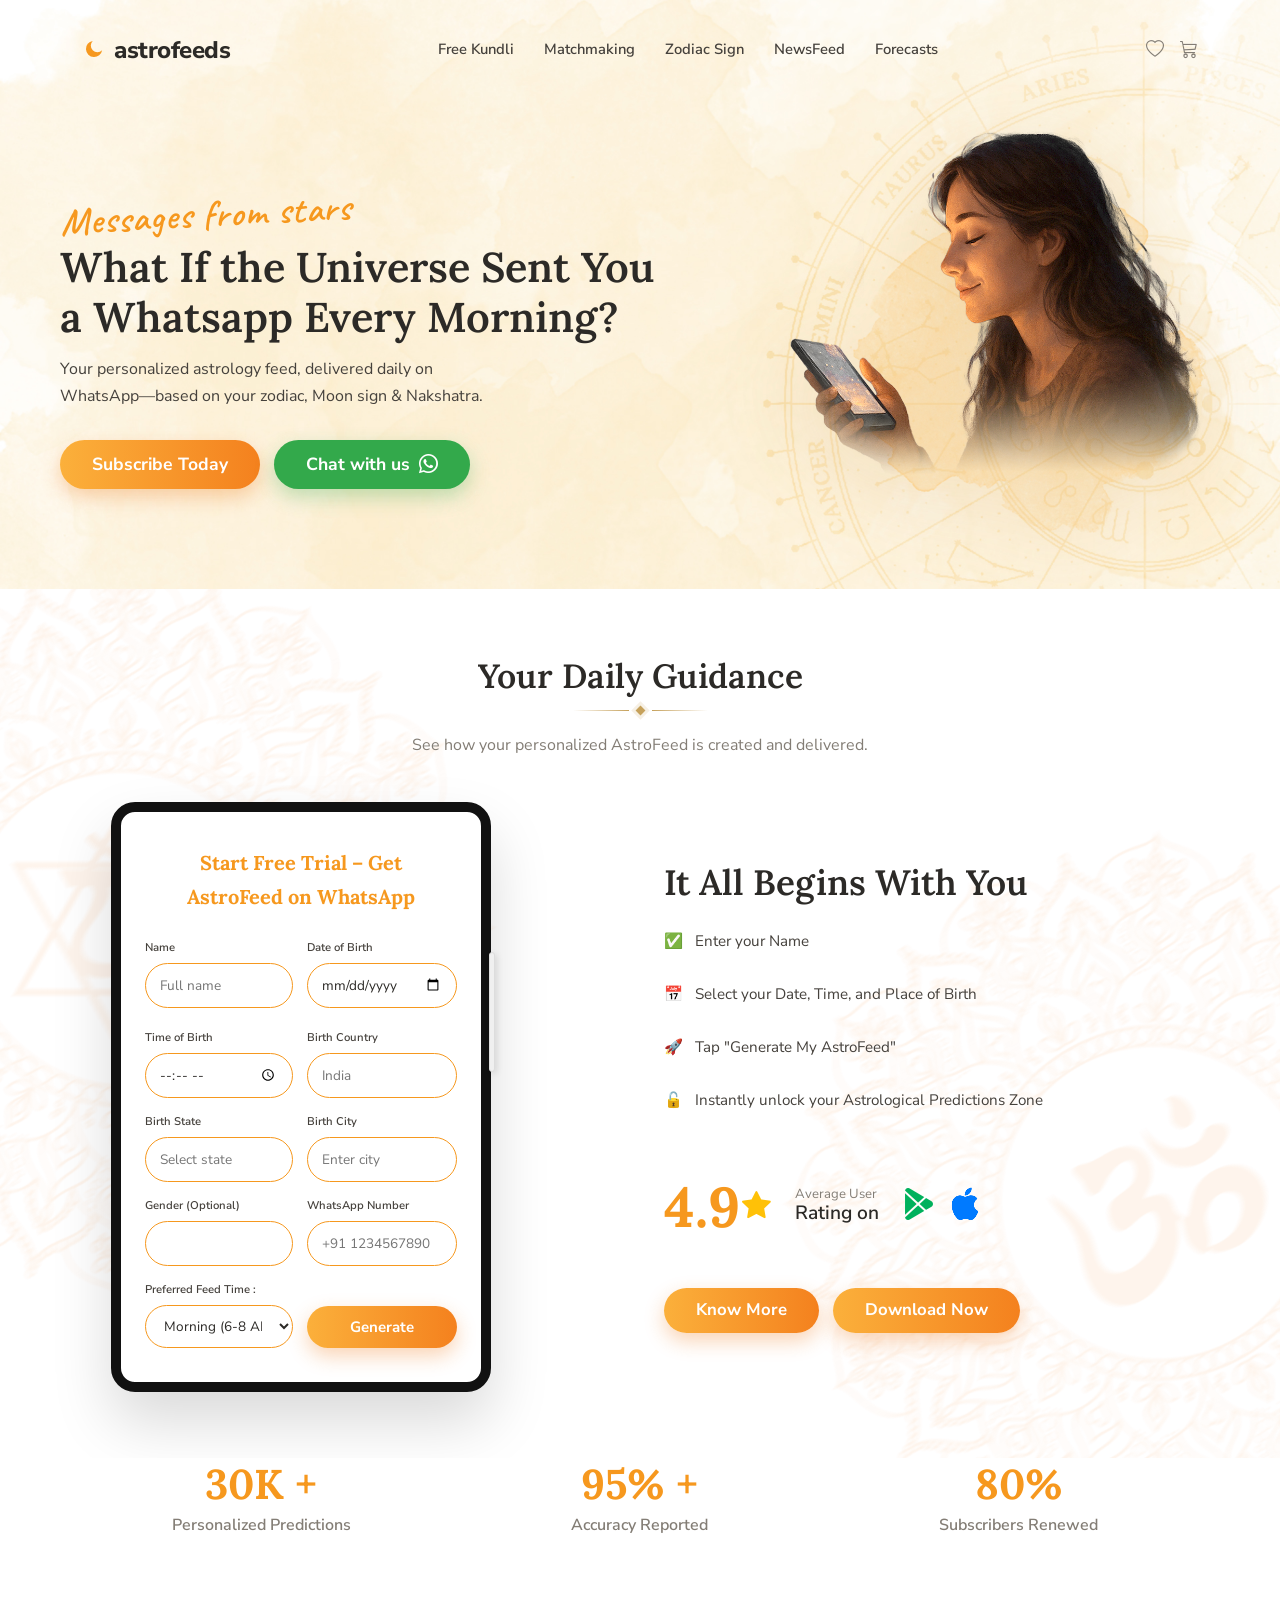
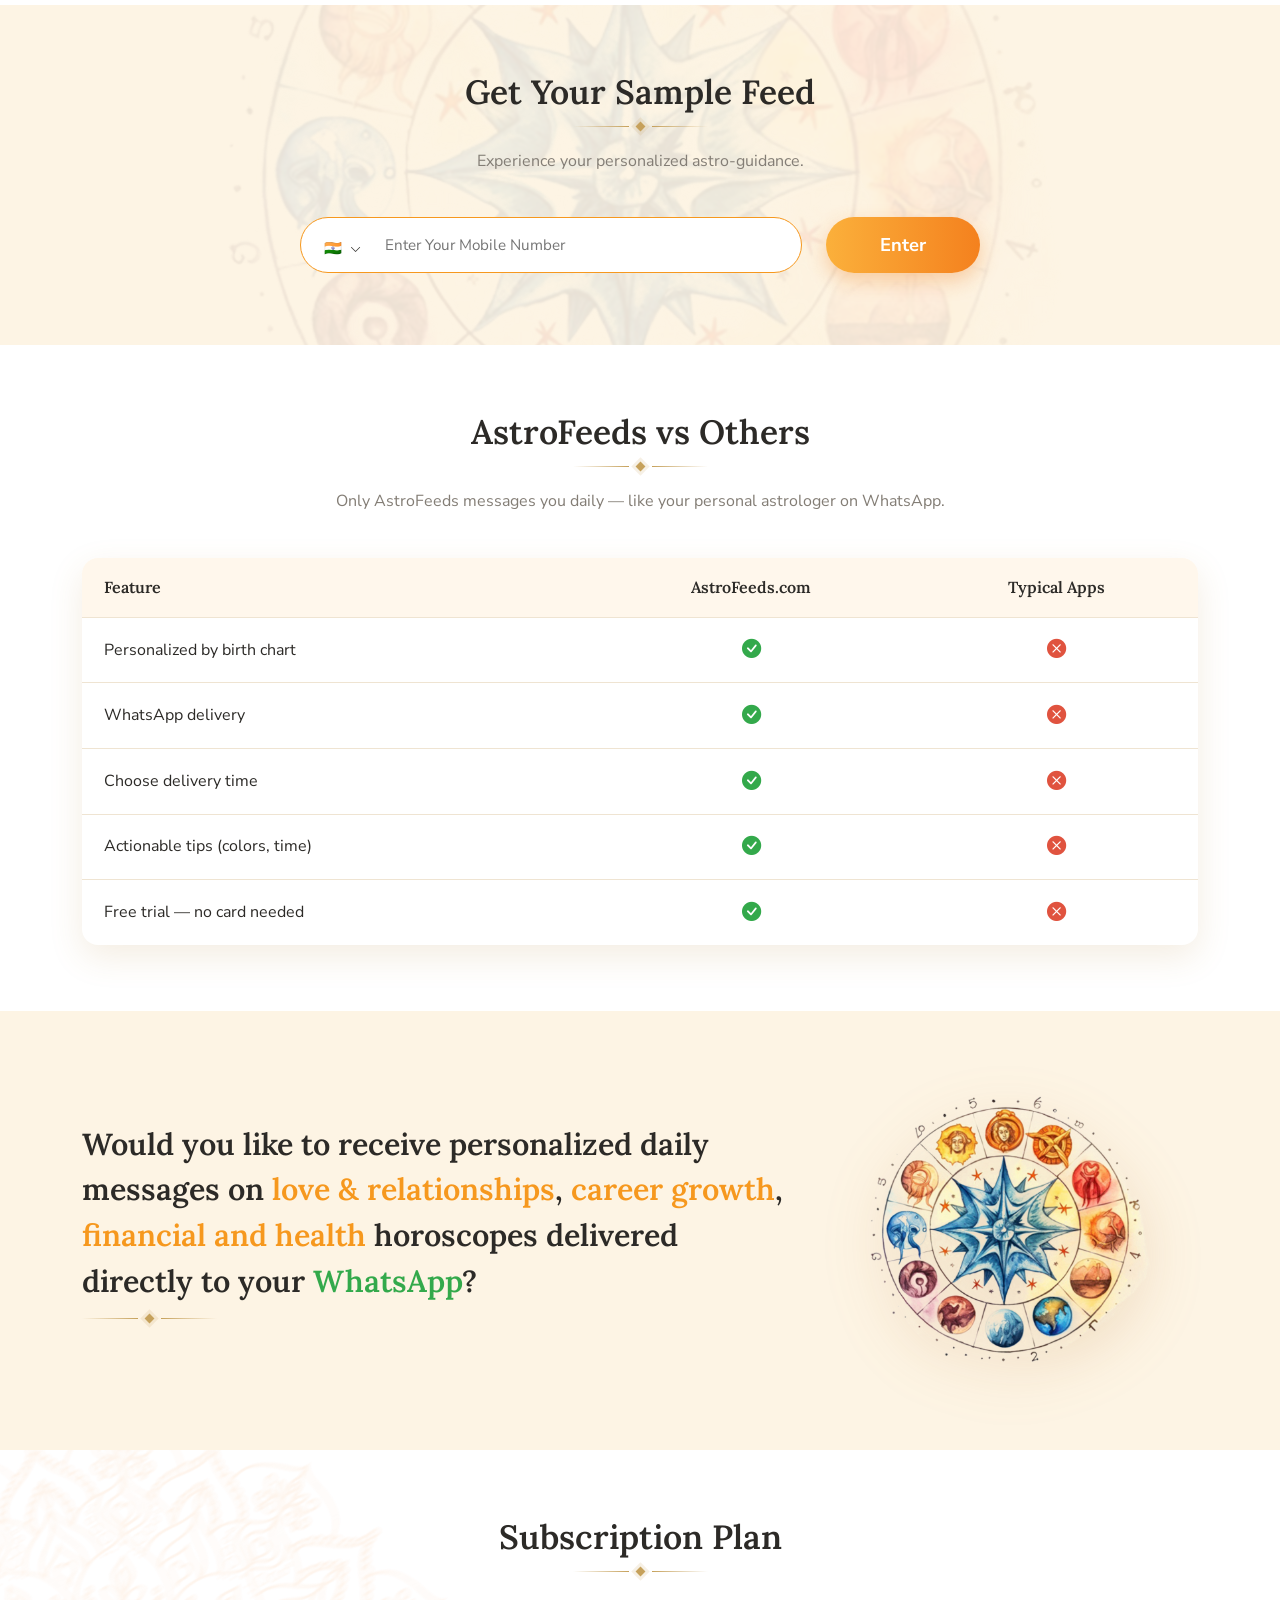
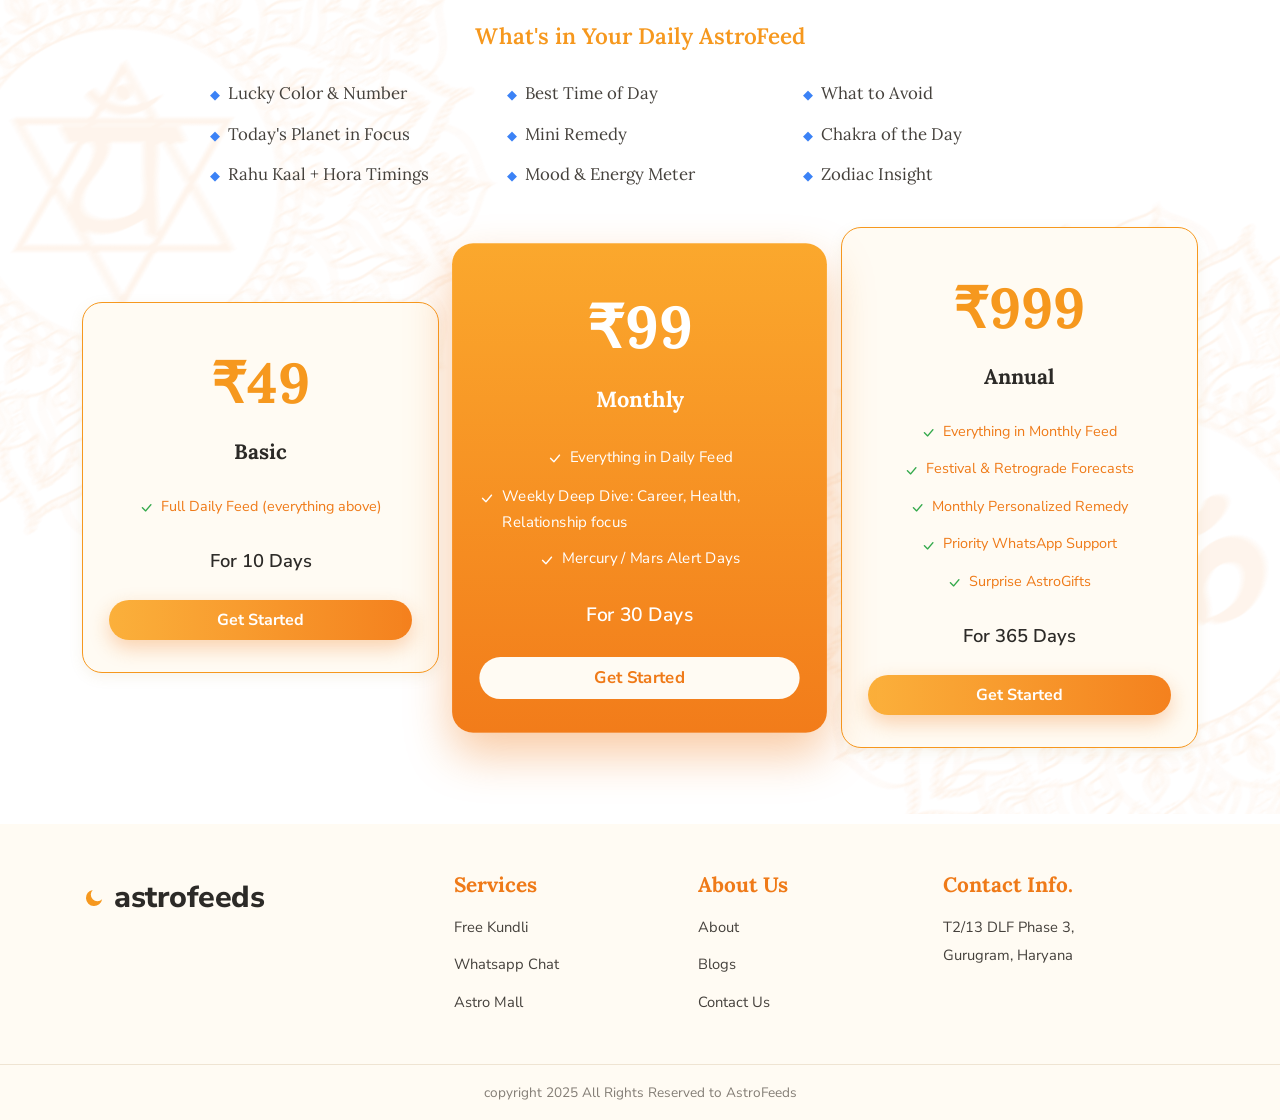
==== index.html @ 50a9cb78 "initialize project structure with core pages, assets, and main application logic" ====
<!DOCTYPE html>
<html lang="en">

<head>
  <meta charset="UTF-8">
  <meta name="viewport" content="width=device-width, initial-scale=1.0">
  <title>AstroFeeds — Your Daily Astrology Feed on WhatsApp</title>
  <meta name="description"
    content="Personalized astrology feed delivered daily on WhatsApp based on your zodiac, Moon sign & Nakshatra.">
  <link rel="preconnect" href="https://fonts.googleapis.com">
  <link rel="preconnect" href="https://fonts.gstatic.com" crossorigin>
  <link
    href="https://fonts.googleapis.com/css2?family=Caveat:wght@500;600&family=Lora:wght@400;500;600;700&family=Nunito+Sans:wght@300;400;600;700;800&display=swap"
    rel="stylesheet">
  <link href="https://cdn.jsdelivr.net/npm/bootstrap@5.3.3/dist/css/bootstrap.min.css" rel="stylesheet">
  <link href="https://cdn.jsdelivr.net/npm/bootstrap-icons@1.11.3/font/bootstrap-icons.min.css" rel="stylesheet">
  <link href="css/style.css" rel="stylesheet">
</head>

<body>

  <!-- ============ TOP BACKGROUND WRAPPER ============ -->
  <div class="top-bg" style="background: url('assets/images/bg-main.jpg') center top / cover no-repeat;">
    <!-- ============ HEADER ============ -->
    <header class="site-header">
      <div class="container nav">
        <a href="index.html" class="brand">
          <svg class="moon" viewBox="0 0 24 24" fill="#F6981E">
            <path d="M21 12.8A8.5 8.5 0 1 1 11.2 3a6.6 6.6 0 0 0 9.8 9.8z" />
          </svg>
          astrofeeds
        </a>
        <button class="nav-toggle" aria-label="Menu"><i class="bi bi-list"></i></button>
        <ul class="nav-links">
          <li><a href="free-kundli.html">Free Kundli</a></li>
          <li><a href="matchmaking.html">Matchmaking</a></li>
          <li><a href="zodiac-signs.html">Zodiac Sign</a></li>
          <li><a href="newsfeed.html">NewsFeed</a></li>
          <li><a href="forecast.html">Forecasts</a></li>
        </ul>
        <div class="nav-icons">
          <i class="bi bi-heart"></i>
          <i class="bi bi-cart3"></i>
        </div>
      </div>
    </header>

    <!-- ============ HERO ============ -->
    <section class="hero">
      <div class="wm" style="top:40%;left:-60px;width:220px"></div>
      <div class="container hero-inner">
        <div class="hero-copy">
          <div class="eyebrow">Messages from stars</div>
          <h1>What If the Universe Sent You <br>a Whatsapp Every Morning?</h1>
          <p class="hero-lead">Your personalized astrology feed, delivered daily on <br>WhatsApp—based on your zodiac, Moon sign &amp; Nakshatra.</p>
          <div class="hero-actions" style="margin-top: 30px;">
            <a href="#guidance" class="btn btn-primary"
              style="font-size: 1.1rem; padding: 14px 32px; border-radius: 50px;">Subscribe Today</a>
            <a href="#" class="btn btn-green" style="font-size: 1.1rem; padding: 14px 32px; border-radius: 50px;">Chat
              with us <i class="bi bi-whatsapp" style="font-size: 1.2rem;"></i></a>
          </div>
        </div>
        <div class="hero-art">
          <img src="assets/images/hero-home.png" alt="Woman reading her astrology feed on WhatsApp" width="580"
            style="margin-left: auto;">
        </div>
      </div>
    </section>
  </div>

  <!-- ============ YOUR DAILY GUIDANCE ============ -->
  <section class="section" id="guidance" style="position:relative;overflow:hidden;">
    <div class="wm" style="top:-5%;left:-250px;width:750px;opacity:0.08;"><img src="assets/images/mandala-1.png" alt=""></div>
    <div class="wm" style="bottom:-15%;right:-250px;width:750px;opacity:0.08;"><img src="assets/images/mandala-2.png" alt=""></div>
    <div class="container">
      <div class="section-head">
        <h2>Your Daily Guidance</h2>
        <div class="divider"><span></span></div>
        <p>See how your personalized AstroFeed is created and delivered.</p>
      </div>

      <div class="row g-5 align-items-center">
        <div class="col-lg-5">
          <form class="device-frame" id="kundliForm" novalidate>
            <div class="form-title">Start Free Trial – Get<br>AstroFeed on WhatsApp</div>
            <div class="form-grid">
              <div class="field"><label>Name</label><input name="name" type="text" placeholder="Full name"><small
                  class="err"></small></div>
              <div class="field"><label>Date of Birth</label><input name="dob" type="date"><small class="err"></small>
              </div>
              <div class="field"><label>Time of Birth</label><input name="tob" type="time"></div>
              <div class="field"><label>Birth Country</label><input name="country" type="text" placeholder="India">
              </div>
              <div class="field"><label>Birth State</label><input name="state" type="text" placeholder="Select state">
              </div>
              <div class="field"><label>Birth City</label><input name="city" type="text" placeholder="Enter city"></div>
              <div class="field"><label>Gender (Optional)</label><input name="gender" type="text"></div>
              <div class="field"><label>WhatsApp Number</label><input name="wa" type="tel" placeholder="+91 1234567890">
              </div>
              <div class="field"><label>Preferred Feed Time :</label>
                <select name="feedTime">
                  <option>Morning (6-8 AM)</option>
                </select>
              </div>
              <div class="field" style="justify-content:flex-end">
                <button class="btn btn-primary btn-block" type="submit"
                  style="border-radius:40px;height:42px;">Generate</button>
              </div>
            </div>
          </form>
          <div class="result" id="kundliResult" hidden></div>
        </div>

        <div class="col-lg-6 offset-lg-1">
          <h2 style="font-size:2.2rem; margin-bottom: 24px;">It All Begins With You</h2>
          <ul class="checklist" style="gap:16px; display:flex; flex-direction:column; margin-bottom:34px;">
            <li><span>✅</span> Enter your Name</li>
            <li><span>📅</span> Select your Date, Time, and Place of Birth</li>
            <li><span>🚀</span> Tap "Generate My AstroFeed"</li>
            <li><span>🔓</span> Instantly unlock your Astrological Predictions Zone</li>
          </ul>
          <div class="rating" style="margin-bottom:34px;">
            <span class="score" style="font-size:3.5rem;">4.9 <i class="bi bi-star-fill"
                style="color:#FFC107; font-size:1.8rem; margin-left:-4px;"></i></span>
            <div style="line-height:1.2; margin-left:12px;">
              <span class="small" style="display:block;">Average User</span>
              <span style="font-weight:600; font-size:1.2rem; color:var(--ink);">Rating on</span>
            </div>
            <div class="stores" style="margin-left:12px; gap:14px; font-size:2rem;">
              <i class="bi bi-google-play g"></i>
              <i class="bi bi-apple a" style="color:#007AFF;"></i>
            </div>
          </div>
          <div class="hero-actions">
            <a href="free-kundli.html" class="btn btn-primary" style="padding:14px 32px; font-size:1.05rem;">Know
              More</a>
            <a href="#" class="btn btn-primary" style="padding:14px 32px; font-size:1.05rem;">Download Now</a>
          </div>
        </div>
      </div>
    </div>
  </section>

  <!-- ============ STATS ============ -->
  <section class="section" style="padding-top:0">
    <div class="container">
      <div class="stats">
        <div class="stat">
          <h3>30K +</h3>
          <p>Personalized Predictions</p>
        </div>
        <div class="stat">
          <h3>95% +</h3>
          <p>Accuracy Reported</p>
        </div>
        <div class="stat">
          <h3>80%</h3>
          <p>Subscribers Renewed</p>
        </div>
      </div>
    </div>
  </section>

  <!-- ============ SAMPLE FEED ============ -->
  <section class="section" style="background:var(--cream-2);position:relative;overflow:hidden;">
    <div class="wm" style="top:50%;left:50%;transform:translate(-50%,-50%);width:900px;opacity:0.08;"><img
        src="assets/images/wa-wheel.png" alt=""></div>
    <div class="container">
      <div class="section-head">
        <h2>Get Your Sample Feed</h2>
        <div class="divider"><span></span></div>
        <p>Experience your personalized astro-guidance.</p>
      </div>
      <form class="d-flex flex-wrap justify-content-center gap-4" data-toast style="max-width:680px;margin:0 auto">
        <div class="field" style="flex:1;min-width:280px;position:relative;">
          <span
            style="position:absolute;left:24px;top:50%;transform:translateY(-50%);font-size:.9rem;z-index:2;display:flex;align-items:center;gap:8px;font-weight:600;">🇮🇳
            <i class="bi bi-chevron-down" style="font-size:.7rem;margin-top:2px;"></i></span>
          <input type="tel" placeholder="Enter Your Mobile Number"
            style="padding-left:84px;height:56px;font-size:.95rem;">
          <small class="err"></small>
        </div>
        <button class="btn btn-primary" type="submit"
          style="padding:0 54px;height:56px;font-size:1.15rem;border-radius:40px;">Enter</button>
      </form>
    </div>
  </section>

  <!-- ============ ASTROFEEDS VS OTHERS ============ -->
  <section class="section">
    <div class="container">
      <div class="section-head">
        <h2>AstroFeeds vs Others</h2>
        <div class="divider"><span></span></div>
        <p>Only AstroFeeds messages you daily — like your personal astrologer on WhatsApp.</p>
      </div>
      <table class="compare">
        <thead>
          <tr>
            <th>Feature</th>
            <th>AstroFeeds.com</th>
            <th>Typical Apps</th>
          </tr>
        </thead>
        <tbody>
          <tr>
            <td>Personalized by birth chart</td>
            <td><i class="bi bi-check-circle-fill yes"></i></td>
            <td><i class="bi bi-x-circle-fill no"></i></td>
          </tr>
          <tr>
            <td>WhatsApp delivery</td>
            <td><i class="bi bi-check-circle-fill yes"></i></td>
            <td><i class="bi bi-x-circle-fill no"></i></td>
          </tr>
          <tr>
            <td>Choose delivery time</td>
            <td><i class="bi bi-check-circle-fill yes"></i></td>
            <td><i class="bi bi-x-circle-fill no"></i></td>
          </tr>
          <tr>
            <td>Actionable tips (colors, time)</td>
            <td><i class="bi bi-check-circle-fill yes"></i></td>
            <td><i class="bi bi-x-circle-fill no"></i></td>
          </tr>
          <tr>
            <td>Free trial — no card needed</td>
            <td><i class="bi bi-check-circle-fill yes"></i></td>
            <td><i class="bi bi-x-circle-fill no"></i></td>
          </tr>
        </tbody>
      </table>
    </div>
  </section>

  <!-- ============ WHATSAPP CTA ============ -->
  <section class="section" style="background:var(--cream-2)">
    <div class="container wa-band">
      <div>
        <h2>Would you like to receive personalized daily messages on
          <span class="highlight">love &amp; relationships</span>,
          <span class="highlight">career growth</span>,
          <span class="highlight">financial and health</span> horoscopes delivered directly to your
          <span class="green">WhatsApp</span>?
        </h2>
        <div class="divider" style="justify-content:flex-start"><span></span></div>
      </div>
      <div class="wa-wheel"><img src="assets/images/wa-wheel.png" alt="Zodiac wheel"></div>
    </div>
  </section>

  <!-- ============ SUBSCRIPTION PLANS ============ -->
  <section class="section" style="position:relative;overflow:hidden;">
    <div class="wm" style="top:-5%;left:-250px;width:750px;opacity:0.08;"><img src="assets/images/mandala-1.png" alt=""></div>
    <div class="wm" style="bottom:-15%;right:-250px;width:750px;opacity:0.08;"><img src="assets/images/mandala-2.png" alt=""></div>
    <div class="container">
      <div class="section-head">
        <h2>Subscription Plan</h2>
        <div class="divider"><span></span></div>
      </div>
      <div class="plan-intro">
        <span class="sub-heading">What's in Your Daily AstroFeed</span>
        <ul class="plan-feats">
          <li>Lucky Color &amp; Number</li>
          <li>Today's Planet in Focus</li>
          <li>Rahu Kaal + Hora Timings</li>
          <li>Best Time of Day</li>
          <li>Mini Remedy</li>
          <li>Mood &amp; Energy Meter</li>
          <li>What to Avoid</li>
          <li>Chakra of the Day</li>
          <li>Zodiac Insight</li>
        </ul>
      </div>
      <div class="plans">
        <div class="plan">
          <div class="price">₹49</div>
          <div class="tier">Basic</div>
          <ul>
            <li><i class="bi bi-check-lg"></i> Full Daily Feed (everything above)</li>
          </ul>
          <div class="dur">For 10 Days</div>
          <a href="#" class="btn btn-primary btn-block">Get Started</a>
        </div>
        <div class="plan featured">
          <div class="price">₹99</div>
          <div class="tier">Monthly</div>
          <ul>
            <li><i class="bi bi-check-lg"></i> Everything in Daily Feed</li>
            <li><i class="bi bi-check-lg"></i> Weekly Deep Dive: Career, Health, Relationship focus</li>
            <li><i class="bi bi-check-lg"></i> Mercury / Mars Alert Days</li>
          </ul>
          <div class="dur">For 30 Days</div>
          <a href="#" class="btn btn-block">Get Started</a>
        </div>
        <div class="plan">
          <div class="price">₹999</div>
          <div class="tier">Annual</div>
          <ul>
            <li><i class="bi bi-check-lg"></i> Everything in Monthly Feed</li>
            <li><i class="bi bi-check-lg"></i> Festival &amp; Retrograde Forecasts</li>
            <li><i class="bi bi-check-lg"></i> Monthly Personalized Remedy</li>
            <li><i class="bi bi-check-lg"></i> Priority WhatsApp Support</li>
            <li><i class="bi bi-check-lg"></i> Surprise AstroGifts</li>
          </ul>
          <div class="dur">For 365 Days</div>
          <a href="#" class="btn btn-primary btn-block">Get Started</a>
        </div>
      </div>
    </div>
  </section>

  <!-- ============ FOOTER ============ -->
  <footer class="site-footer">
    <div class="container">
      <div class="footer-grid">
        <div class="footer-brand">
          <a href="index.html" class="brand">
            <svg class="moon" viewBox="0 0 24 24" fill="#F6981E">
              <path d="M21 12.8A8.5 8.5 0 1 1 11.2 3a6.6 6.6 0 0 0 9.8 9.8z" />
            </svg>
            astrofeeds
          </a>
        </div>
        <div class="footer-col">
          <h5>Services</h5>
          <ul>
            <li><a href="free-kundli.html">Free Kundli</a></li>
            <li><a href="#">Whatsapp Chat</a></li>
            <li><a href="#">Astro Mall</a></li>
          </ul>
        </div>
        <div class="footer-col">
          <h5>About Us</h5>
          <ul>
            <li><a href="#">About</a></li>
            <li><a href="newsfeed.html">Blogs</a></li>
            <li><a href="#">Contact Us</a></li>
          </ul>
        </div>
        <div class="footer-col">
          <h5>Contact Info.</h5>
          <address>T2/13 DLF Phase 3,<br>Gurugram, Haryana</address>
        </div>
      </div>
    </div>
    <div class="footer-bottom">copyright 2025 All Rights Reserved to AstroFeeds</div>
  </footer>

  <script src="https://cdn.jsdelivr.net/npm/bootstrap@5.3.3/dist/js/bootstrap.bundle.min.js"></script>
  <script src="js/main.js"></script>
</body>

</html>
---- css/style.css ----
/* =============================================================
   AstroFeeds — Shared Design System
   Fonts: Lora (display / serif headings) + Nunito Sans (body / UI)
   No italic / no cursive anywhere.
   Top sections use ../assets/images/bg-main.jpg texture.
   ============================================================= */

:root{
  /* palette */
  --cream:        #FFFBF3;
  --cream-2:      #FDF4E4;
  --peach:        #FBE6C4;
  --peach-soft:   #FCEFD8;
  --orange:       #F6981E;
  --orange-d:     #EF7A18;
  --grad:         linear-gradient(90deg,#FBB03B 0%,#F4811E 100%);
  --grad-v:       linear-gradient(180deg,#FBA82D 0%,#F27C1A 100%);
  --green:        #33A94B;
  --green-d:      #2C9241;
  --gold:         #C6A15B;
  --gold-soft:    #D8BE8B;
  --ink:          #2C2A27;
  --ink-2:        #45413c;
  --muted:        #837d75;
  --line:         #efe4d2;
  --card:         #ffffff;

  /* type */
  --f-display: 'Lora', Georgia, 'Times New Roman', serif;
  --f-body:    'Nunito Sans', system-ui, -apple-system, sans-serif;

  --shadow-sm: 0 4px 14px rgba(180,140,60,.10);
  --shadow-md: 0 12px 34px rgba(180,130,50,.14);
  --radius: 16px;
  --maxw: 1160px;
}

*{box-sizing:border-box;}
html{scroll-behavior:smooth; overflow-x:hidden;}
body{
  margin:0;
  font-family:var(--f-body);
  color:var(--ink);
  background:#fff;
  font-size:16px;
  line-height:1.7;
  font-style:normal;
  -webkit-font-smoothing:antialiased;
  overflow-x:hidden;
}
img{max-width:100%;display:block;}
a{color:inherit;text-decoration:none;}
em,i{font-style:normal;} /* enforce: no italic anywhere */

h1,h2,h3,h4,h5{font-family:var(--f-display);color:var(--ink);line-height:1.25;margin:0 0 .4em;font-weight:600;font-style:normal;}
p{margin:0 0 1rem;color:var(--ink-2);}

.container{max-width:var(--maxw);margin:0 auto;padding:0 22px;}
.text-orange{color:var(--orange);}
.text-green{color:var(--green);}

/* eyebrow label (now cursive orange script to match image) */
.eyebrow{font-family:'Caveat', cursive;color:var(--orange);font-size:2.4rem;font-weight:600;font-style:normal;margin-bottom:-5px;letter-spacing:1px;transform:rotate(-3deg);display:inline-block;}
.accent-label{font-family:'Caveat', cursive;color:var(--orange);font-weight:600;font-style:normal;font-size:2rem;letter-spacing:1px;}

/* ---------- Section rhythm ---------- */
.section{padding:66px 0;position:relative;}
.section-head{text-align:center;max-width:720px;margin:0 auto 42px;}
.section-head h2{font-size:2.1rem;margin-bottom:.3rem;}
.section-head p{color:var(--muted);}

/* ornamental divider */
.divider{display:flex;align-items:center;justify-content:center;gap:8px;margin:10px auto 18px;}
.divider::before,.divider::after{content:"";height:1px;width:56px;background:linear-gradient(90deg,transparent,var(--gold));}
.divider::after{background:linear-gradient(90deg,var(--gold),transparent);}
.divider span{width:7px;height:7px;background:var(--gold);transform:rotate(45deg);box-shadow:0 0 0 3px rgba(198,161,91,.16);}

/* ---------- Buttons ---------- */
.btn{
  display:inline-flex;align-items:center;justify-content:center;gap:9px;
  font-family:var(--f-body);font-weight:700;font-size:.94rem;
  padding:13px 26px;border-radius:40px;border:none;cursor:pointer;
  transition:transform .18s ease,box-shadow .18s ease,filter .18s ease;line-height:1;
}
.btn:hover{transform:translateY(-2px);}
.btn-primary{background:var(--grad);color:#fff;box-shadow:0 8px 20px rgba(240,122,24,.32);}
.btn-primary:hover{filter:brightness(1.04);box-shadow:0 12px 26px rgba(240,122,24,.4);}
.btn-green{background:var(--green);color:#fff;box-shadow:0 8px 20px rgba(51,169,75,.3);}
.btn-green:hover{background:var(--green-d);}
.btn-outline{background:#fff;color:var(--orange-d);border:1.5px solid var(--orange);}
.btn-outline:hover{background:#fff6ea;}
.btn-lg{padding:15px 34px;font-size:.98rem;}
.btn-block{width:100%;}

/* ============================================================
   HEADER / NAV
   ============================================================ */
.site-header{position:relative;z-index:100;padding-top: 15px;}
.nav{display:flex;align-items:center;justify-content:space-between;height:70px;}
.brand{display:flex;align-items:center;gap:9px;font-family:var(--f-body);font-weight:800;font-size:1.5rem;color:var(--ink);letter-spacing:-.5px;}
.brand .moon{width:23px;height:23px;display:inline-block;}
.nav-links{display:flex;align-items:center;gap:30px;list-style:none;margin:0;padding:0;}
.nav-links a{font-size:.92rem;font-weight:600;color:var(--ink-2);position:relative;padding:6px 0;transition:color .18s;}
.nav-links a:hover{color:var(--orange);}
.nav-links a.active{color:var(--orange);}
.nav-links a.active::after{content:"";position:absolute;left:0;bottom:-2px;width:100%;height:2px;background:var(--grad);border-radius:2px;}
.nav-icons{display:flex;align-items:center;gap:16px;color:var(--muted);}
.nav-icons i{font-size:1.12rem;cursor:pointer;transition:color .18s;}
.nav-icons i:hover{color:var(--orange);}
.nav-toggle{display:none;background:none;border:none;font-size:1.5rem;color:var(--ink);cursor:pointer;}

/* ============================================================
   FOOTER
   ============================================================ */
.site-footer{background:var(--cream);padding:48px 0 0;margin-top:10px;}
.footer-grid{display:grid;grid-template-columns:1.6fr 1fr 1fr 1.2fr;gap:32px;padding-bottom:38px;align-items:start;}
.footer-brand .brand{font-size:1.9rem;}
.footer-col h5{font-family:var(--f-display);font-weight:700;color:var(--orange-d);font-size:1.3rem;margin-bottom:16px;}
.footer-col ul{list-style:none;margin:0;padding:0;}
.footer-col li{margin-bottom:10px;}
.footer-col a{color:var(--ink-2);font-size:.92rem;}
.footer-col a:hover{color:var(--orange);}
.footer-col address{font-style:normal;color:var(--ink-2);font-size:.92rem;line-height:1.9;}
.footer-bottom{border-top:1px solid var(--line);text-align:center;padding:16px 0;color:var(--muted);font-size:.85rem;}

/* ============================================================
   HERO (home)
   ============================================================ */
.hero{position:relative;overflow:hidden;}
.hero-inner{display:grid;grid-template-columns:1.2fr 0.8fr;align-items:center;gap:24px;padding:30px 0 34px;}
.hero h1{font-size:2.6rem;line-height:1.2;margin-bottom:14px;font-weight:600;}
.hero-lead{color:var(--ink-2);max-width:48ch;margin-bottom:24px;}
.hero-actions{display:flex;gap:14px;flex-wrap:wrap;}
.hero-art{position:relative;}
.hero-art img{margin-left:auto;filter:drop-shadow(0 24px 40px rgba(180,120,40,.20));}

/* faint mandala watermark (as seen faintly in PDF sections) */
.wm{position:absolute;opacity:.05;pointer-events:none;z-index:0;}
.wm img{width:100%;}
.section > .container{position:relative;z-index:1;}

/* ============================================================
   FORM CARD / DEVICE FRAME
   ============================================================ */
.device-frame{background:#fff;border:10px solid #111;border-radius:24px;padding:34px 24px;box-shadow:0 30px 60px rgba(0,0,0,0.15);position:relative;max-width:380px;margin:0 auto;}
.device-frame::after{content:"";position:absolute;right:-14px;top:140px;width:6px;height:120px;background:#f0f0f0;border:1px solid #ddd;border-radius:10px;box-shadow:2px 2px 6px rgba(0,0,0,0.1);}
.form-title{font-family:var(--f-display);font-weight:700;color:var(--orange);text-align:center;margin-bottom:24px;font-size:1.25rem;}
.form-grid{display:grid;grid-template-columns:1fr 1fr;gap:14px;}
.field{display:flex;flex-direction:column;gap:6px;}
.field.full{grid-column:1 / -1;}
.field label{font-size:.7rem;color:var(--ink-2);font-weight:600;}
.field input,.field select{font-family:var(--f-body);font-size:.85rem;color:var(--ink);padding:10px 14px;border:1px solid var(--orange);border-radius:40px;background:#fff;transition:border-color .18s,box-shadow .18s;width:100%;}
.field input:focus,.field select:focus{outline:none;box-shadow:0 0 0 3px rgba(246,152,30,.15);}
.field .err{color:#d9534f;font-size:.74rem;min-height:0;}
.form-note{font-size:.72rem;color:var(--muted);margin:12px 0 0;}

/* checklist */
.checklist{list-style:none;margin:0 0 20px;padding:0;}
.checklist li{display:flex;gap:12px;align-items:flex-start;margin-bottom:11px;color:var(--ink-2);font-size:.95rem;}
.checklist li i{color:var(--green);margin-top:3px;}
.rating{display:flex;align-items:center;gap:12px;margin:6px 0 20px;flex-wrap:wrap;}
.rating .score{font-family:var(--f-display);font-size:2.2rem;font-weight:700;color:var(--orange);display:inline-flex;align-items:center;gap:6px;}
.rating .score i{font-size:1.2rem;}
.rating .small{color:var(--muted);font-size:.82rem;}
.rating .stores{display:flex;gap:10px;align-items:center;font-size:1.5rem;}
.rating .stores i.g{color:#00B15C;}
.rating .stores i.a{color:#111;}

/* ============================================================
   STATS
   ============================================================ */
.stats{display:grid;grid-template-columns:repeat(3,1fr);gap:20px;text-align:center;}
.stat h3{font-size:2.6rem;color:var(--orange);font-weight:700;margin-bottom:2px;}
.stat p{color:var(--muted);font-weight:600;margin:0;}

/* ============================================================
   FEATURE ICON GRID + inner page head (../assets/images/bg-main.jpg)
   ============================================================ */
.pagehead{background:url('../../assets/images/bg-main.jpg') center top / cover no-repeat, #FDF3E1;padding:34px 0 46px;position:relative;overflow:hidden;}
.pagehead-grid{display:grid;grid-template-columns:1.15fr .85fr;gap:26px;align-items:stretch;}
.icon-grid{display:grid;grid-template-columns:repeat(4,1fr);gap:14px;}
.zodiac-grid{display:grid;grid-template-columns:repeat(4,1fr);gap:12px;}
.icon-card{background:#fff;border:1px solid var(--line);border-radius:14px;padding:6px;box-shadow:var(--shadow-sm);transition:transform .18s,box-shadow .18s;overflow:hidden;}
.icon-card:hover{transform:translateY(-4px);box-shadow:var(--shadow-md);}
.icon-card img{width:100%;border-radius:10px;}

/* hero card on inner pages — distinct theme per page (no reused photo) */
.head-feature{border-radius:16px;overflow:hidden;position:relative;color:#fff;min-height:230px;display:flex;flex-direction:column;justify-content:flex-end;padding:26px;box-shadow:var(--shadow-md);}
.head-feature h2{color:#fff;font-size:1.9rem;margin-bottom:8px;font-weight:600;}
.head-feature p{color:rgba(255,255,255,.92);font-size:.86rem;margin:0;}
.head-feature.hf-match{background:linear-gradient(140deg,#7a1f2b 0%,#b7433a 60%,#d9743f 100%);}
.head-feature.hf-zodiac{background:linear-gradient(140deg,#241f4d 0%,#3c357e 55%,#5a4aa0 100%);}
.head-feature.hf-forecast{background:linear-gradient(140deg,#2c1a52 0%,#503192 55%,#7d52b8 100%);}
.head-feature.parchment{background:#fbeecf;color:var(--ink);align-items:center;justify-content:center;text-align:center;}
.head-feature.parchment h2{color:var(--ink);}
.head-feature.parchment p{color:var(--muted);}

/* ============================================================
   COMPARISON TABLE
   ============================================================ */
.compare{width:100%;border-collapse:collapse;background:#fff;border-radius:16px;overflow:hidden;box-shadow:var(--shadow-md);}
.compare th,.compare td{padding:16px 22px;text-align:left;border-bottom:1px solid var(--line);}
.compare thead th{background:#fff7ec;font-family:var(--f-display);font-size:1rem;color:var(--ink);font-weight:600;}
.compare thead th:not(:first-child),.compare td:not(:first-child){text-align:center;}
.compare td .yes{color:var(--green);font-size:1.2rem;}
.compare td .no{color:#e0533f;font-size:1.2rem;}
.compare tr:last-child td{border-bottom:none;}

/* ============================================================
   WHATSAPP CTA band (text + zodiac wheel only — matches PDF)
   ============================================================ */
.wa-band{display:grid;grid-template-columns:1.3fr .7fr;gap:30px;align-items:center;}
.wa-band h2{font-size:1.9rem;line-height:1.5;font-weight:600;}
.wa-band .highlight{color:var(--orange);}
.wa-band .green{color:var(--green);}
.wa-wheel img{max-width:300px;margin:0 auto;filter:drop-shadow(0 16px 30px rgba(180,120,40,.22));}

/* ============================================================
   SUBSCRIPTION PLANS
   ============================================================ */
.plan-intro{text-align:center; position:relative; z-index:1;}
.plan-intro .sub-heading{font-family:var(--f-display);font-size:1.4rem;font-weight:600;color:var(--orange);display:block;margin-bottom:24px;}
.plan-feats{display:grid;grid-template-columns:repeat(3,1fr);grid-template-rows:repeat(3,auto);grid-auto-flow:column;gap:12px 30px;max-width:860px;margin:0 auto 38px;padding:0;text-align:left;}
.plan-feats li{list-style:none;color:var(--ink-2);font-size:1.05rem;position:relative;padding-left:18px;font-family:var(--f-display);}
.plan-feats li::before{content:"\25C6";color:#3b82f6;position:absolute;left:0;font-size:0.8rem;top:5px;}
.plans{display:grid;grid-template-columns:repeat(3,1fr);gap:22px;align-items:center;}
.plan{background:var(--cream);border:1.5px solid var(--orange);border-radius:20px;padding:32px 26px;text-align:center;box-shadow:var(--shadow-sm);transition:transform .2s;}
.plan:hover{transform:translateY(-5px);box-shadow:var(--shadow-md);}
.plan .price{font-family:var(--f-display);font-size:3.5rem;font-weight:700;color:var(--orange);}
.plan .tier{font-family:var(--f-display);font-weight:700;font-size:1.3rem;color:var(--ink);margin:4px 0 24px;}
.plan .dur{color:var(--ink);font-weight:600;font-size:1.15rem;margin:24px 0 24px;}
.plan ul{list-style:none;padding:0;margin:0 0 8px;text-align:left;display:flex;flex-direction:column;gap:10px;align-items:center;}
.plan ul li{font-size:.9rem;color:var(--orange-d);display:flex;gap:8px;text-align:left;width:100%;justify-content:center;}
.plan ul li i{color:var(--green);margin-top:3px;}
.plan.featured{background:var(--grad-v);color:#fff;transform:scale(1.05);border:none;box-shadow:0 20px 44px rgba(240,122,24,.4);}
.plan.featured .price,.plan.featured .tier,.plan.featured .dur{color:#fff;}
.plan.featured ul li{color:#fff;}
.plan.featured ul li i{color:#fff;}
.plan.featured .btn{background:var(--cream);color:var(--orange-d);font-weight:700;}
.plan .btn{border-radius:40px;padding:12px 30px;font-weight:700;font-size:1rem;}

/* ============================================================
   CONTENT (long text pages)
   ============================================================ */
.content h3{font-family:var(--f-body);font-size:1.35rem;margin:34px 0 16px;color:var(--ink);font-weight:800;}
.content h3:first-child{margin-top:0;}
.content p{color:var(--ink);font-size:1.05rem;line-height:1.7;margin-bottom:18px;}
.content .lead-link{color:var(--orange);text-align:center;display:block;margin:14px 0;font-weight:600;}
.content strong{color:var(--ink);font-weight:800;}

/* ============================================================
   HOROSCOPE / ZODIAC controls
   ============================================================ */
.horo-tabs{display:grid;grid-template-columns:1fr 1fr;gap:16px 26px;max-width:820px;margin:0 auto;}
.horo-pill{display:flex;align-items:center;gap:12px;background:#fff;border:1px solid var(--line);border-radius:40px;padding:12px 22px;cursor:pointer;box-shadow:var(--shadow-sm);transition:all .18s;font-weight:600;color:var(--ink-2);}
.horo-pill i{color:var(--orange);font-size:1.15rem;}
.horo-pill:hover,.horo-pill.active{border-color:var(--orange);color:var(--orange-d);background:#fff8ee;}

.zodiac-grid{display:grid;grid-template-columns:repeat(4,1fr);gap:16px;}
.zodiac-card{background:#fff;border:1px solid var(--line);border-radius:16px;padding:8px;box-shadow:var(--shadow-sm);cursor:pointer;transition:transform .18s,box-shadow .18s;}
.zodiac-card:hover{transform:translateY(-5px);box-shadow:var(--shadow-md);}
.zodiac-card img{border-radius:12px;}

.sign-detail{background:#fff;border:1px solid var(--line);border-radius:20px;padding:30px;box-shadow:var(--shadow-md);}
.sign-detail .sd-head{display:flex;align-items:center;gap:18px;margin-bottom:16px;}
.sign-detail .sd-head img{width:74px;height:74px;object-fit:contain;}
.sign-detail .sd-head h3{font-size:1.7rem;margin:0;font-weight:600;}
.sign-detail .sd-dates{color:var(--orange);font-weight:700;font-size:.9rem;}
.sd-meta{display:flex;flex-wrap:wrap;gap:10px;margin:14px 0;}
.sd-meta span{background:#fff7ec;border:1px solid var(--line);border-radius:30px;padding:6px 14px;font-size:.82rem;color:var(--ink-2);}
.sd-meta b{color:var(--orange-d);}

/* Result cards */
.result{margin-top:26px;background:linear-gradient(180deg,#FFF8EC,#fff);border:1px solid var(--line);border-radius:20px;padding:28px;box-shadow:var(--shadow-md);animation:pop .4s ease;}
@keyframes pop{from{opacity:0;transform:translateY(14px);}to{opacity:1;transform:none;}}
.result h3{color:var(--orange-d);font-weight:600;}
.result-grid{display:grid;grid-template-columns:repeat(auto-fit,minmax(150px,1fr));gap:14px;margin-top:14px;}
.result-item{background:#fff;border:1px solid var(--line);border-radius:12px;padding:14px 16px;}
.result-item span{display:block;font-size:.74rem;color:var(--muted);text-transform:uppercase;letter-spacing:.5px;}
.result-item b{font-size:1.05rem;color:var(--ink);}

.score-wrap{text-align:center;margin:10px 0 20px;}
.score-num{font-family:var(--f-display);font-size:3rem;font-weight:700;color:var(--orange);}
.score-num small{font-size:1.3rem;color:var(--muted);}
.meter{height:14px;border-radius:20px;background:#f0e6d4;overflow:hidden;margin:10px auto;max-width:480px;}
.meter i{display:block;height:100%;border-radius:20px;background:var(--grad);width:0;transition:width 1s ease;}

/* Kundli chart (SVG North Indian) */
.kundli-chart{background:#fdf1d8;border:2px solid var(--gold);border-radius:12px;padding:10px;box-shadow:var(--shadow-sm);}
.kundli-chart svg{width:100%;height:auto;}
.kundli-chart text{font-family:var(--f-body);fill:var(--ink);}

/* Sun sign lookup banner */
.sun-banner{position:relative;border-radius:32px;overflow:hidden;background:url('../../assets/images/icons/Forecast/pngg.png') center/cover no-repeat;padding:70px 20px;text-align:center;box-shadow:var(--shadow-md);background-color:#fff;}
.sun-banner h2{font-family:var(--f-display);font-size:2.5rem;font-weight:700;color:var(--ink);margin-bottom:10px;}
.sun-banner .lookup{max-width:540px;margin:20px auto 0;display:flex;gap:14px;flex-wrap:wrap;justify-content:center;align-items:center;}
.sun-banner .lookup input{padding:14px 22px;border-radius:40px;border:1px solid var(--ink-2);background:#fff;font-size:1.05rem;min-width:300px;color:var(--ink);}
.sun-banner .lookup input::placeholder{color:var(--ink-2);}

/* Coming soon (newsfeed placeholder) */
.coming{min-height:62vh;display:grid;place-items:center;text-align:center;background:url('../../assets/images/bg-main.jpg') center top/cover no-repeat,#FDF3E1;padding:60px 0;}
.coming .mandala{width:110px;opacity:.85;margin:0 auto 22px;animation:spin 40s linear infinite;}
@keyframes spin{to{transform:rotate(360deg);}}
.coming h1{font-size:2.6rem;font-weight:600;}
.coming p{max-width:520px;margin:0 auto 22px;color:var(--muted);}

/* ============================================================
   RESPONSIVE
   ============================================================ */
@media (max-width:960px){
  .hero-inner,.pagehead-grid,.wa-band{grid-template-columns:minmax(0, 1fr);}
  .hero h1{font-size:2.2rem;max-width:none;}
  .hero-art img{max-width:420px;margin:22px auto 0;}
  .head-feature{min-height:170px;}
  .footer-grid{grid-template-columns:1fr 1fr;}
}
@media (max-width:820px){
  .nav-links{position:absolute;top:70px;left:0;right:0;flex-direction:column;gap:0;background:var(--cream);border-bottom:1px solid var(--line);max-height:0;overflow:hidden;transition:max-height .3s ease;}
  .nav-links.open{max-height:420px;}
  .nav-links li{width:100%;border-bottom:1px solid var(--line);}
  .nav-links a{display:block;padding:14px 22px;}
  .nav-links a.active::after{display:none;}
  .nav-toggle{display:block;}
  .nav-icons{margin-left:auto;margin-right:8px;}
}
@media (max-width:680px){
  .section{padding:44px 0;}
  .section-head h2{font-size:1.65rem;}
  .form-grid{grid-template-columns:minmax(0, 1fr);}
  .stats{grid-template-columns:minmax(0, 1fr);gap:24px;}
  .icon-grid{grid-template-columns:repeat(3,1fr);}
  .zodiac-grid{grid-template-columns:repeat(2,1fr);}
  .plan-feats{grid-template-columns:minmax(0, 1fr);}
  .plans{grid-template-columns:minmax(0, 1fr);}
  .plan.featured{transform:none;}
  .horo-tabs{grid-template-columns:minmax(0, 1fr);}
  .footer-grid{grid-template-columns:minmax(0, 1fr);}
  .compare{font-size:.82rem;}
  .compare th,.compare td{padding:12px 10px;}
  .hero h1{font-size:1.95rem;}
  .hero h1 br{display:none;}
  .hero-lead br{display:none;}
}

/* ============================================================
   PILL BUTTONS (Zodiac Signs)
   ============================================================ */
.pill-btn { display: flex; align-items: center; gap: 14px; padding: 18px 26px; border: 1px solid var(--line); border-radius: 40px; background: #fff; color: var(--ink); font-weight: 500; font-size: 1.05rem; box-shadow: var(--shadow-sm); cursor: pointer; transition: transform 0.2s, box-shadow 0.2s; }
.pill-btn:hover { transform: translateY(-3px); box-shadow: var(--shadow-md); }
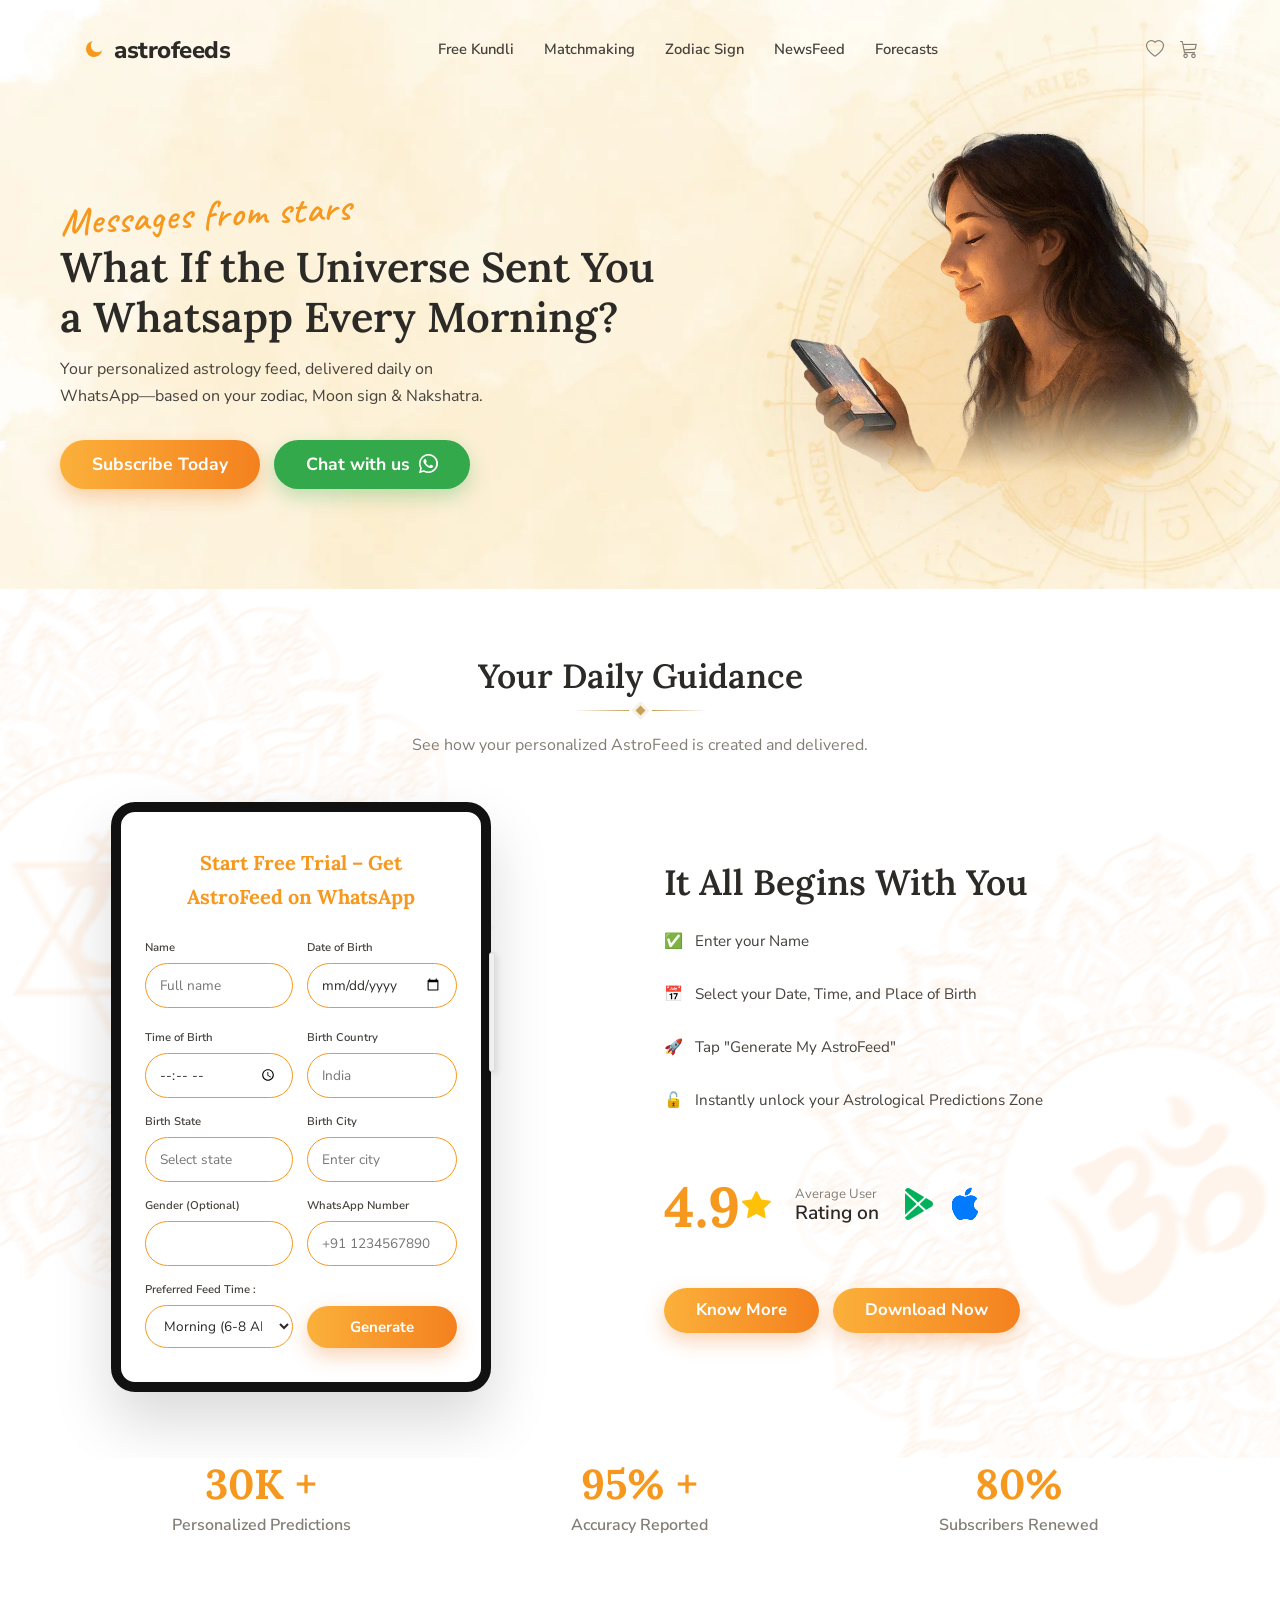
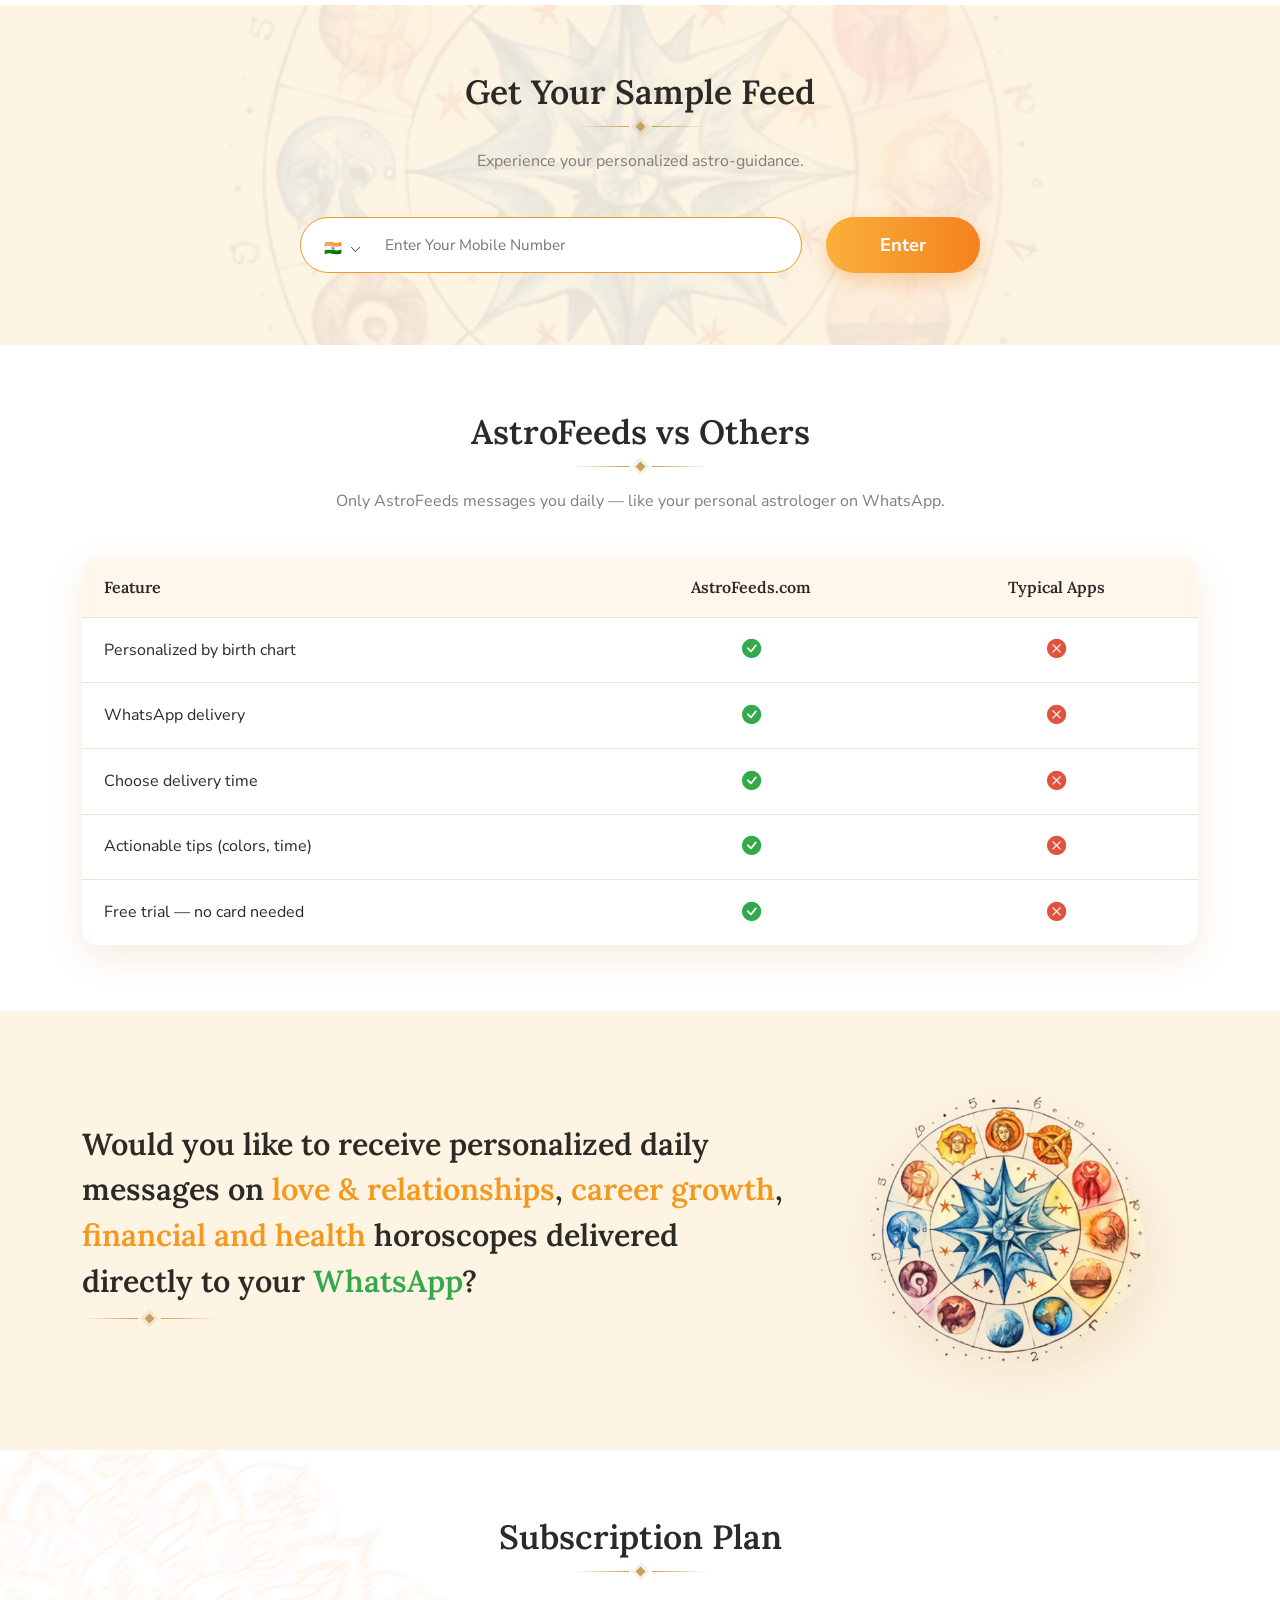
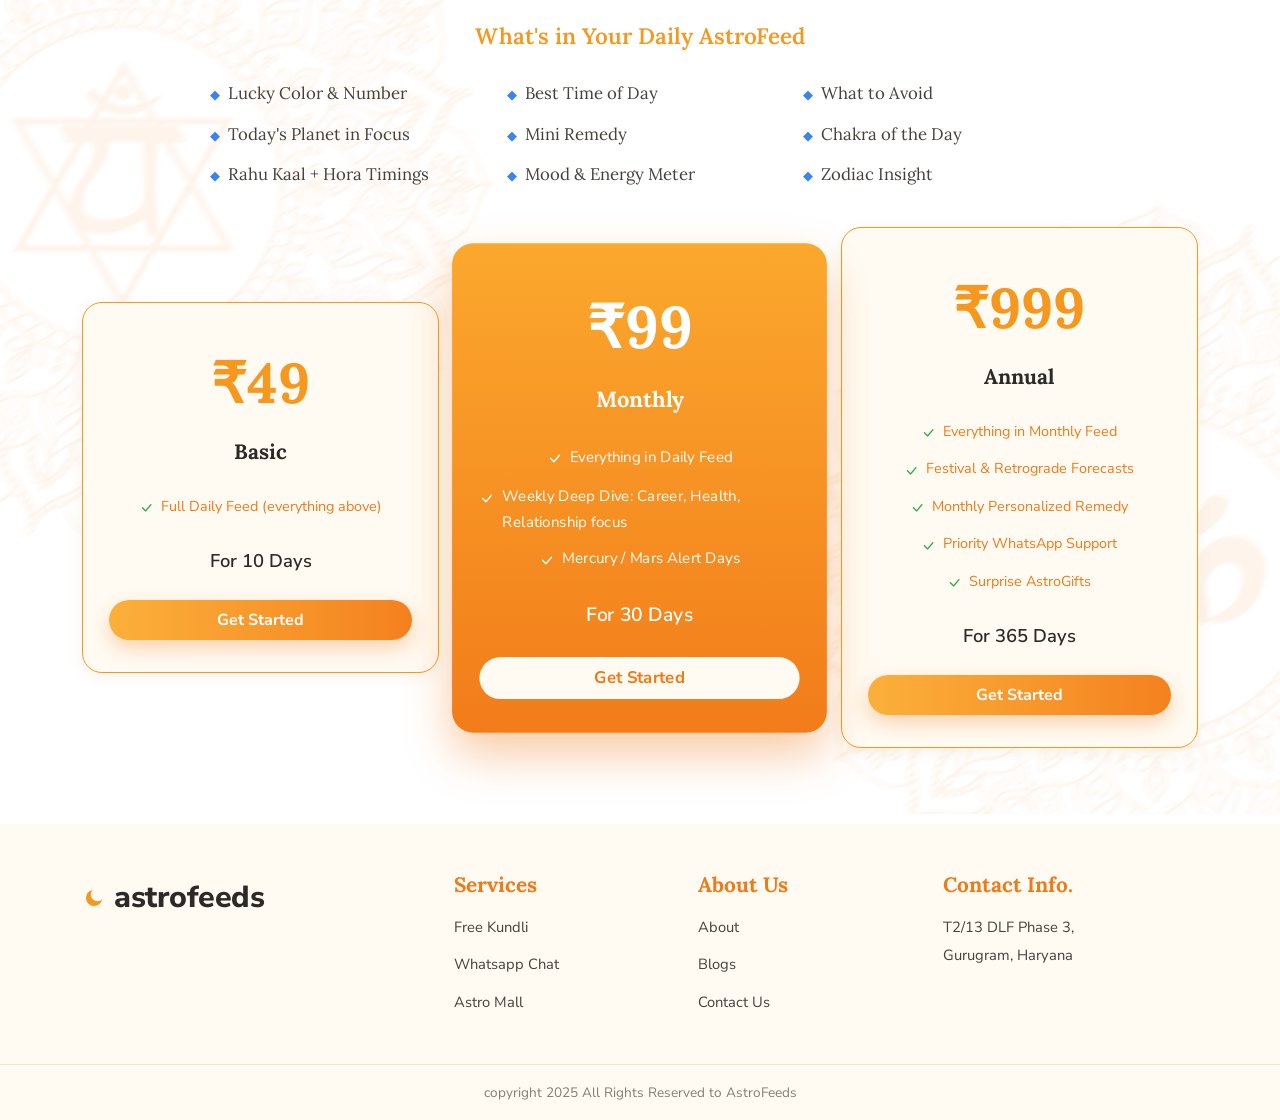
==== commit 454bb6a7: "feat: migrate image assets to WebP, add lazy loading, and implement new site-wide CSS styles" ====
--- a/index.html
+++ b/index.html
@@ -5,6 +5,7 @@
   <meta charset="UTF-8">
   <meta name="viewport" content="width=device-width, initial-scale=1.0">
   <title>AstroFeeds — Your Daily Astrology Feed on WhatsApp</title>
+  <link rel="preload" as="image" href="assets/images/hero-home.webp">
   <meta name="description"
     content="Personalized astrology feed delivered daily on WhatsApp based on your zodiac, Moon sign & Nakshatra.">
   <link rel="preconnect" href="https://fonts.googleapis.com">
@@ -20,7 +21,7 @@
 <body>
 
   <!-- ============ TOP BACKGROUND WRAPPER ============ -->
-  <div class="top-bg" style="background: url('assets/images/bg-main.jpg') center top / cover no-repeat;">
+  <div class="top-bg" style="background: url('assets/images/bg-main.webp') center top / cover no-repeat;">
     <!-- ============ HEADER ============ -->
     <header class="site-header">
       <div class="container nav">
@@ -61,7 +62,7 @@
           </div>
         </div>
         <div class="hero-art">
-          <img src="assets/images/hero-home.png" alt="Woman reading her astrology feed on WhatsApp" width="580"
+          <img src="assets/images/hero-home.webp" alt="Woman reading her astrology feed on WhatsApp" width="580"
             style="margin-left: auto;">
         </div>
       </div>
@@ -70,8 +71,8 @@
 
   <!-- ============ YOUR DAILY GUIDANCE ============ -->
   <section class="section" id="guidance" style="position:relative;overflow:hidden;">
-    <div class="wm" style="top:-5%;left:-250px;width:750px;opacity:0.08;"><img src="assets/images/mandala-1.png" alt=""></div>
-    <div class="wm" style="bottom:-15%;right:-250px;width:750px;opacity:0.08;"><img src="assets/images/mandala-2.png" alt=""></div>
+    <div class="wm" style="top:-5%;left:-250px;width:750px;opacity:0.08;"><img src="assets/images/mandala-1.webp" alt="" loading="lazy"></div>
+    <div class="wm" style="bottom:-15%;right:-250px;width:750px;opacity:0.08;"><img src="assets/images/mandala-2.webp" alt="" loading="lazy"></div>
     <div class="container">
       <div class="section-head">
         <h2>Your Daily Guidance</h2>
@@ -164,7 +165,7 @@
   <!-- ============ SAMPLE FEED ============ -->
   <section class="section" style="background:var(--cream-2);position:relative;overflow:hidden;">
     <div class="wm" style="top:50%;left:50%;transform:translate(-50%,-50%);width:900px;opacity:0.08;"><img
-        src="assets/images/wa-wheel.png" alt=""></div>
+        src="assets/images/wa-wheel.webp" alt=""></div>
     <div class="container">
       <div class="section-head">
         <h2>Get Your Sample Feed</h2>
@@ -245,14 +246,14 @@
         </h2>
         <div class="divider" style="justify-content:flex-start"><span></span></div>
       </div>
-      <div class="wa-wheel"><img src="assets/images/wa-wheel.png" alt="Zodiac wheel"></div>
+      <div class="wa-wheel"><img src="assets/images/wa-wheel.webp" alt="Zodiac wheel"></div>
     </div>
   </section>
 
   <!-- ============ SUBSCRIPTION PLANS ============ -->
   <section class="section" style="position:relative;overflow:hidden;">
-    <div class="wm" style="top:-5%;left:-250px;width:750px;opacity:0.08;"><img src="assets/images/mandala-1.png" alt=""></div>
-    <div class="wm" style="bottom:-15%;right:-250px;width:750px;opacity:0.08;"><img src="assets/images/mandala-2.png" alt=""></div>
+    <div class="wm" style="top:-5%;left:-250px;width:750px;opacity:0.08;"><img src="assets/images/mandala-1.webp" alt="" loading="lazy"></div>
+    <div class="wm" style="bottom:-15%;right:-250px;width:750px;opacity:0.08;"><img src="assets/images/mandala-2.webp" alt="" loading="lazy"></div>
     <div class="container">
       <div class="section-head">
         <h2>Subscription Plan</h2>
@@ -352,3 +353,4 @@
 </body>
 
 </html>
+
--- a/css/style.css
+++ b/css/style.css
@@ -2,7 +2,7 @@
    AstroFeeds — Shared Design System
    Fonts: Lora (display / serif headings) + Nunito Sans (body / UI)
    No italic / no cursive anywhere.
-   Top sections use ../assets/images/bg-main.jpg texture.
+   Top sections use ../assets/images/bg-main.webp texture.
    ============================================================= */
 
 :root{
@@ -174,9 +174,9 @@
 .stat p{color:var(--muted);font-weight:600;margin:0;}
 
 /* ============================================================
-   FEATURE ICON GRID + inner page head (../assets/images/bg-main.jpg)
-   ============================================================ */
-.pagehead{background:url('../../assets/images/bg-main.jpg') center top / cover no-repeat, #FDF3E1;padding:34px 0 46px;position:relative;overflow:hidden;}
+   FEATURE ICON GRID + inner page head (../assets/images/bg-main.webp)
+   ============================================================ */
+.pagehead{background:url('../../assets/images/bg-main.webp') center top / cover no-repeat, #FDF3E1;padding:34px 0 46px;position:relative;overflow:hidden;}
 .pagehead-grid{display:grid;grid-template-columns:1.15fr .85fr;gap:26px;align-items:stretch;}
 .icon-grid{display:grid;grid-template-columns:repeat(4,1fr);gap:14px;}
 .zodiac-grid{display:grid;grid-template-columns:repeat(4,1fr);gap:12px;}
@@ -298,7 +298,7 @@
 .sun-banner .lookup input::placeholder{color:var(--ink-2);}
 
 /* Coming soon (newsfeed placeholder) */
-.coming{min-height:62vh;display:grid;place-items:center;text-align:center;background:url('../../assets/images/bg-main.jpg') center top/cover no-repeat,#FDF3E1;padding:60px 0;}
+.coming{min-height:62vh;display:grid;place-items:center;text-align:center;background:url('../../assets/images/bg-main.webp') center top/cover no-repeat,#FDF3E1;padding:60px 0;}
 .coming .mandala{width:110px;opacity:.85;margin:0 auto 22px;animation:spin 40s linear infinite;}
 @keyframes spin{to{transform:rotate(360deg);}}
 .coming h1{font-size:2.6rem;font-weight:600;}
@@ -348,3 +348,4 @@
 .pill-btn { display: flex; align-items: center; gap: 14px; padding: 18px 26px; border: 1px solid var(--line); border-radius: 40px; background: #fff; color: var(--ink); font-weight: 500; font-size: 1.05rem; box-shadow: var(--shadow-sm); cursor: pointer; transition: transform 0.2s, box-shadow 0.2s; }
 .pill-btn:hover { transform: translateY(-3px); box-shadow: var(--shadow-md); }
 
+
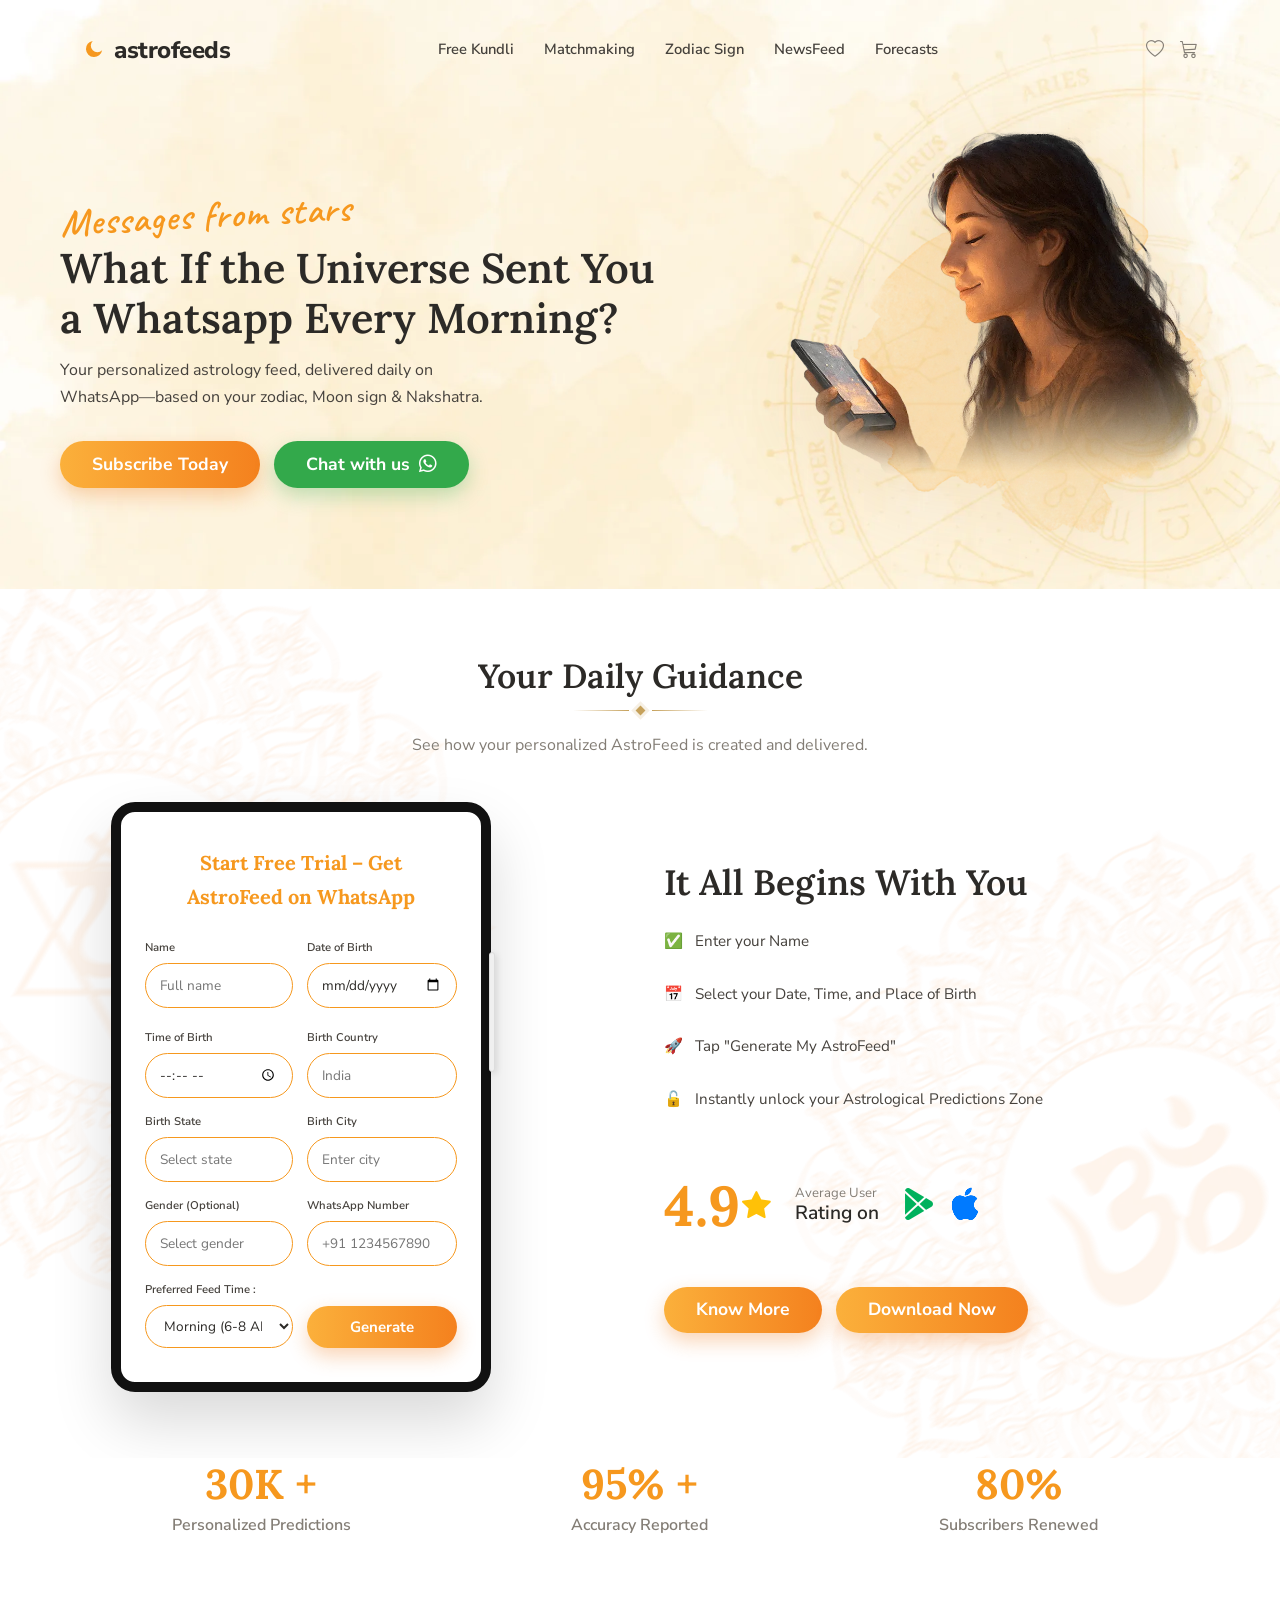
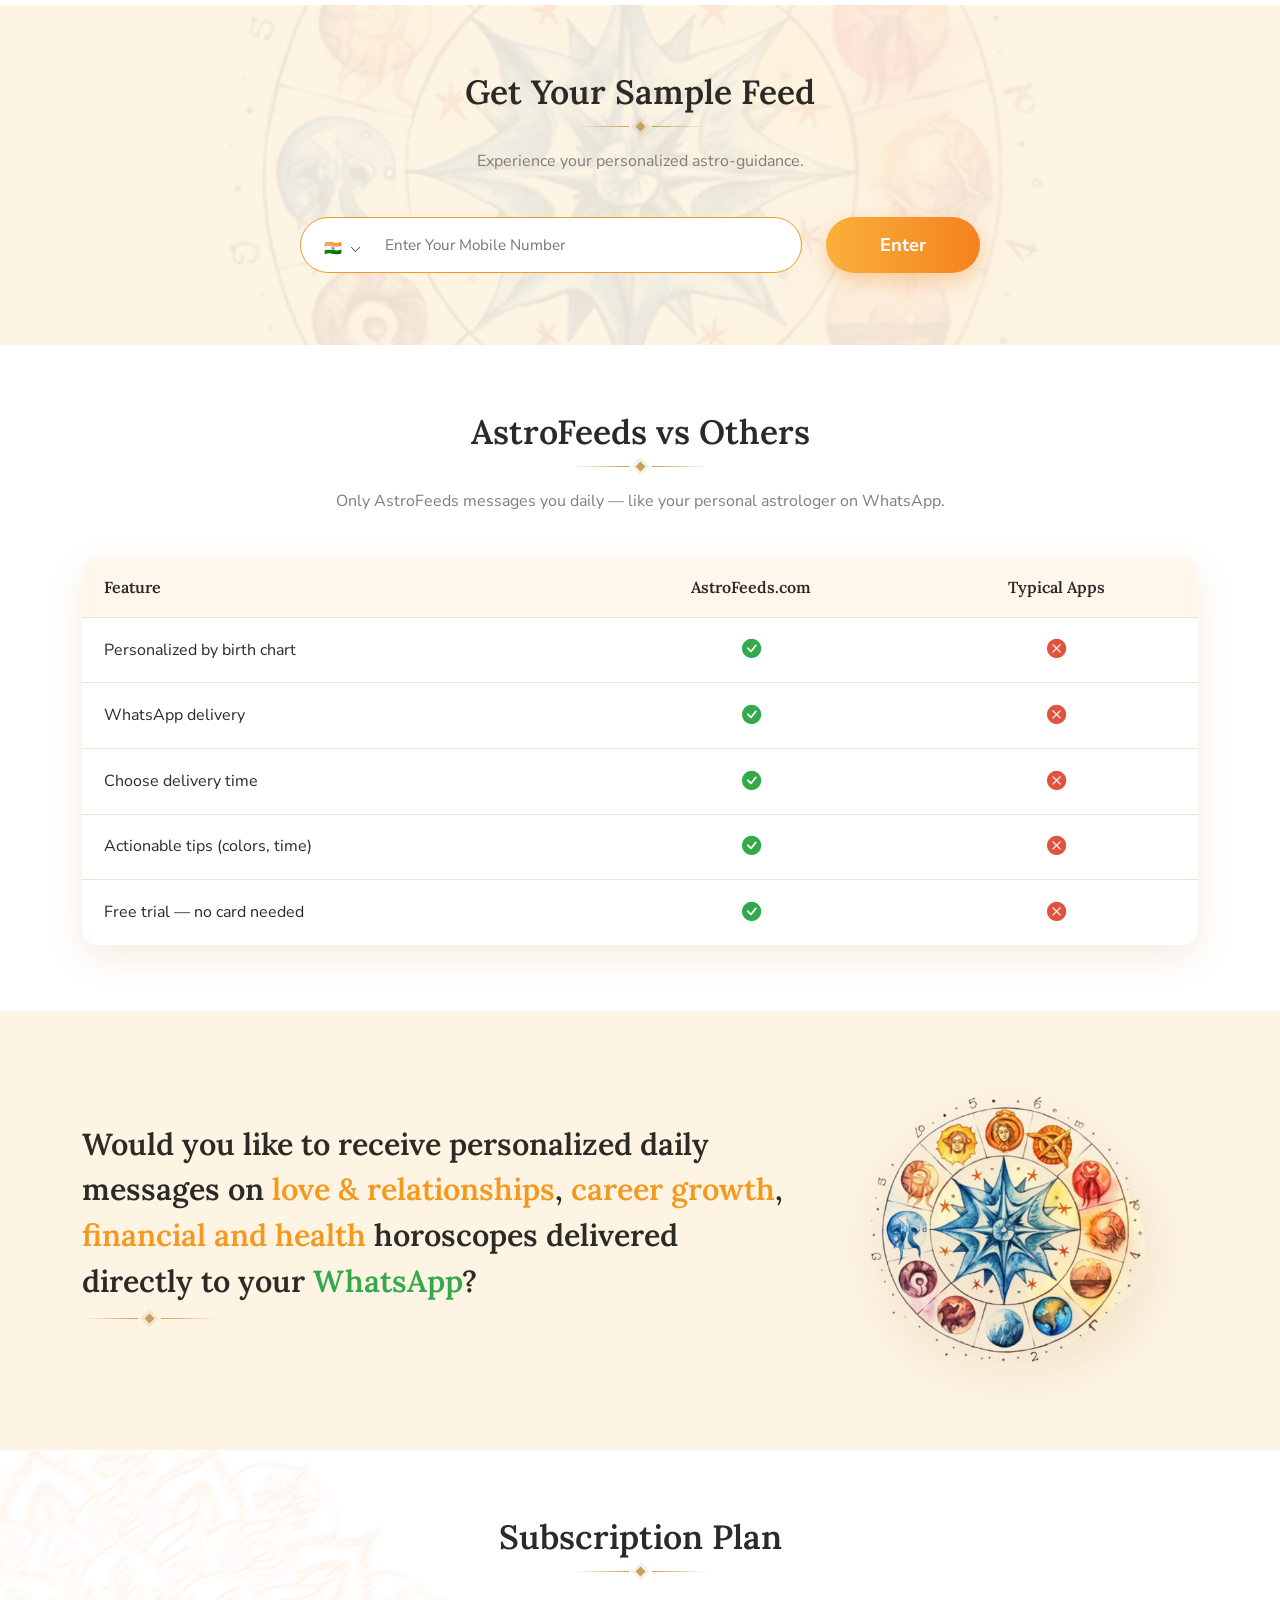
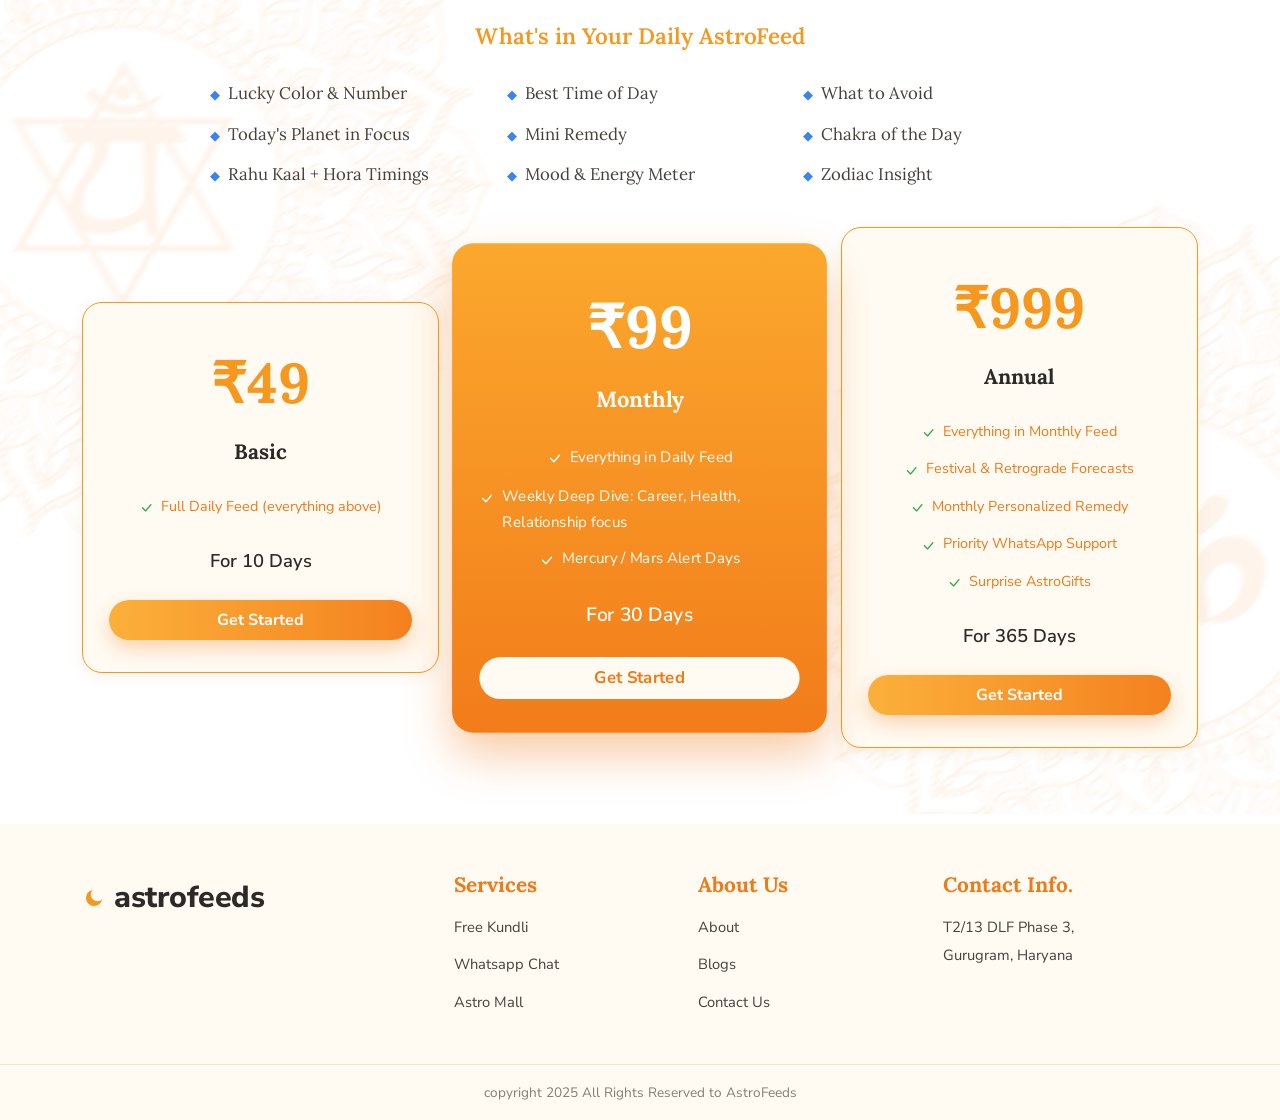
==== commit f4001fe3: "feat: establish shared design system with new CSS file and refactor UI components for consistent sty" ====
--- a/index.html
+++ b/index.html
@@ -55,10 +55,8 @@
           <h1>What If the Universe Sent You <br>a Whatsapp Every Morning?</h1>
           <p class="hero-lead">Your personalized astrology feed, delivered daily on <br>WhatsApp—based on your zodiac, Moon sign &amp; Nakshatra.</p>
           <div class="hero-actions" style="margin-top: 30px;">
-            <a href="#guidance" class="btn btn-primary"
-              style="font-size: 1.1rem; padding: 14px 32px; border-radius: 50px;">Subscribe Today</a>
-            <a href="#" class="btn btn-green" style="font-size: 1.1rem; padding: 14px 32px; border-radius: 50px;">Chat
-              with us <i class="bi bi-whatsapp" style="font-size: 1.2rem;"></i></a>
+            <a href="#guidance" class="btn btn-primary hero-btn">Subscribe Today</a>
+            <a href="#" class="btn btn-green hero-btn">Chat with us <i class="bi bi-whatsapp"></i></a>
           </div>
         </div>
         <div class="hero-art">
@@ -87,15 +85,15 @@
             <div class="form-grid">
               <div class="field"><label>Name</label><input name="name" type="text" placeholder="Full name"><small
                   class="err"></small></div>
-              <div class="field"><label>Date of Birth</label><input name="dob" type="date"><small class="err"></small>
-              </div>
-              <div class="field"><label>Time of Birth</label><input name="tob" type="time"></div>
+              <div class="field"><label>Date of Birth</label><input name="dob" type="date" placeholder="DD/MM/YYYY"><small class="err"></small>
+              </div>
+              <div class="field"><label>Time of Birth</label><input name="tob" type="time" placeholder="HH:MM AM/PM"></div>
               <div class="field"><label>Birth Country</label><input name="country" type="text" placeholder="India">
               </div>
               <div class="field"><label>Birth State</label><input name="state" type="text" placeholder="Select state">
               </div>
               <div class="field"><label>Birth City</label><input name="city" type="text" placeholder="Enter city"></div>
-              <div class="field"><label>Gender (Optional)</label><input name="gender" type="text"></div>
+              <div class="field"><label>Gender (Optional)</label><input name="gender" type="text" placeholder="Select gender"></div>
               <div class="field"><label>WhatsApp Number</label><input name="wa" type="tel" placeholder="+91 1234567890">
               </div>
               <div class="field"><label>Preferred Feed Time :</label>
@@ -120,22 +118,21 @@
             <li><span>🚀</span> Tap "Generate My AstroFeed"</li>
             <li><span>🔓</span> Instantly unlock your Astrological Predictions Zone</li>
           </ul>
-          <div class="rating" style="margin-bottom:34px;">
+          <div class="rating" style="margin-bottom:34px; align-items:center; flex-wrap: nowrap;">
             <span class="score" style="font-size:3.5rem;">4.9 <i class="bi bi-star-fill"
                 style="color:#FFC107; font-size:1.8rem; margin-left:-4px;"></i></span>
             <div style="line-height:1.2; margin-left:12px;">
               <span class="small" style="display:block;">Average User</span>
               <span style="font-weight:600; font-size:1.2rem; color:var(--ink);">Rating on</span>
             </div>
-            <div class="stores" style="margin-left:12px; gap:14px; font-size:2rem;">
+            <div class="stores" style="display:flex; gap:14px; font-size:2rem; margin-left: 12px;">
               <i class="bi bi-google-play g"></i>
               <i class="bi bi-apple a" style="color:#007AFF;"></i>
             </div>
           </div>
           <div class="hero-actions">
-            <a href="free-kundli.html" class="btn btn-primary" style="padding:14px 32px; font-size:1.05rem;">Know
-              More</a>
-            <a href="#" class="btn btn-primary" style="padding:14px 32px; font-size:1.05rem;">Download Now</a>
+            <a href="free-kundli.html" class="btn btn-primary hero-btn">Know More</a>
+            <a href="#" class="btn btn-primary hero-btn">Download Now</a>
           </div>
         </div>
       </div>
--- a/css/style.css
+++ b/css/style.css
@@ -131,6 +131,7 @@
 .hero h1{font-size:2.6rem;line-height:1.2;margin-bottom:14px;font-weight:600;}
 .hero-lead{color:var(--ink-2);max-width:48ch;margin-bottom:24px;}
 .hero-actions{display:flex;gap:14px;flex-wrap:wrap;}
+.hero-btn { font-size: 1.1rem; padding: 14px 32px; border-radius: 50px; justify-content: center; }
 .hero-art{position:relative;}
 .hero-art img{margin-left:auto;filter:drop-shadow(0 24px 40px rgba(180,120,40,.20));}
 
@@ -327,6 +328,7 @@
   .section{padding:44px 0;}
   .section-head h2{font-size:1.65rem;}
   .form-grid{grid-template-columns:minmax(0, 1fr);}
+  .device-frame { padding: 24px 16px; border-width: 6px; }
   .stats{grid-template-columns:minmax(0, 1fr);gap:24px;}
   .icon-grid{grid-template-columns:repeat(3,1fr);}
   .zodiac-grid{grid-template-columns:repeat(2,1fr);}
@@ -340,6 +342,9 @@
   .hero h1{font-size:1.95rem;}
   .hero h1 br{display:none;}
   .hero-lead br{display:none;}
+  .hero-copy { margin-top: 25px; }
+  .hero-actions { flex-wrap: nowrap; gap: 8px; }
+  .hero-btn { padding: 12px 10px; font-size: 0.95rem; flex: 1; text-align: center; white-space: nowrap; }
 }
 
 /* ============================================================
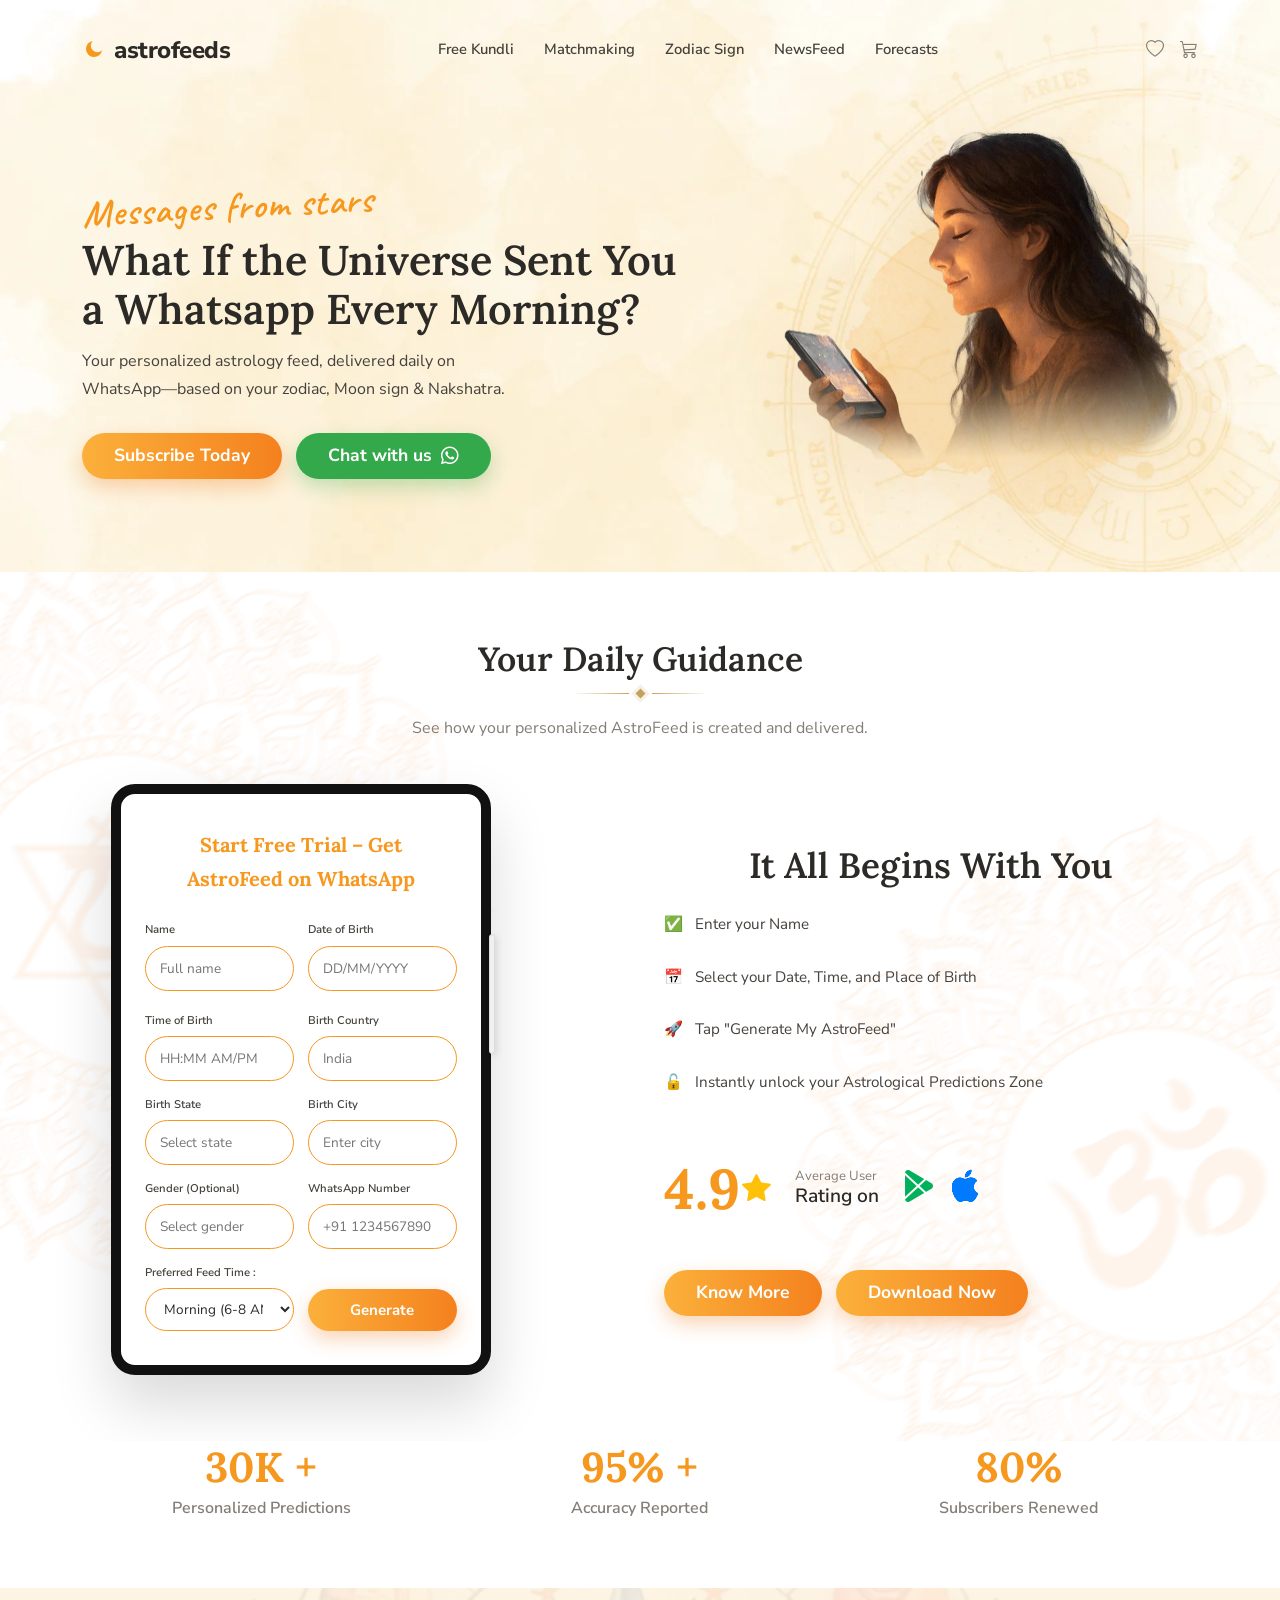
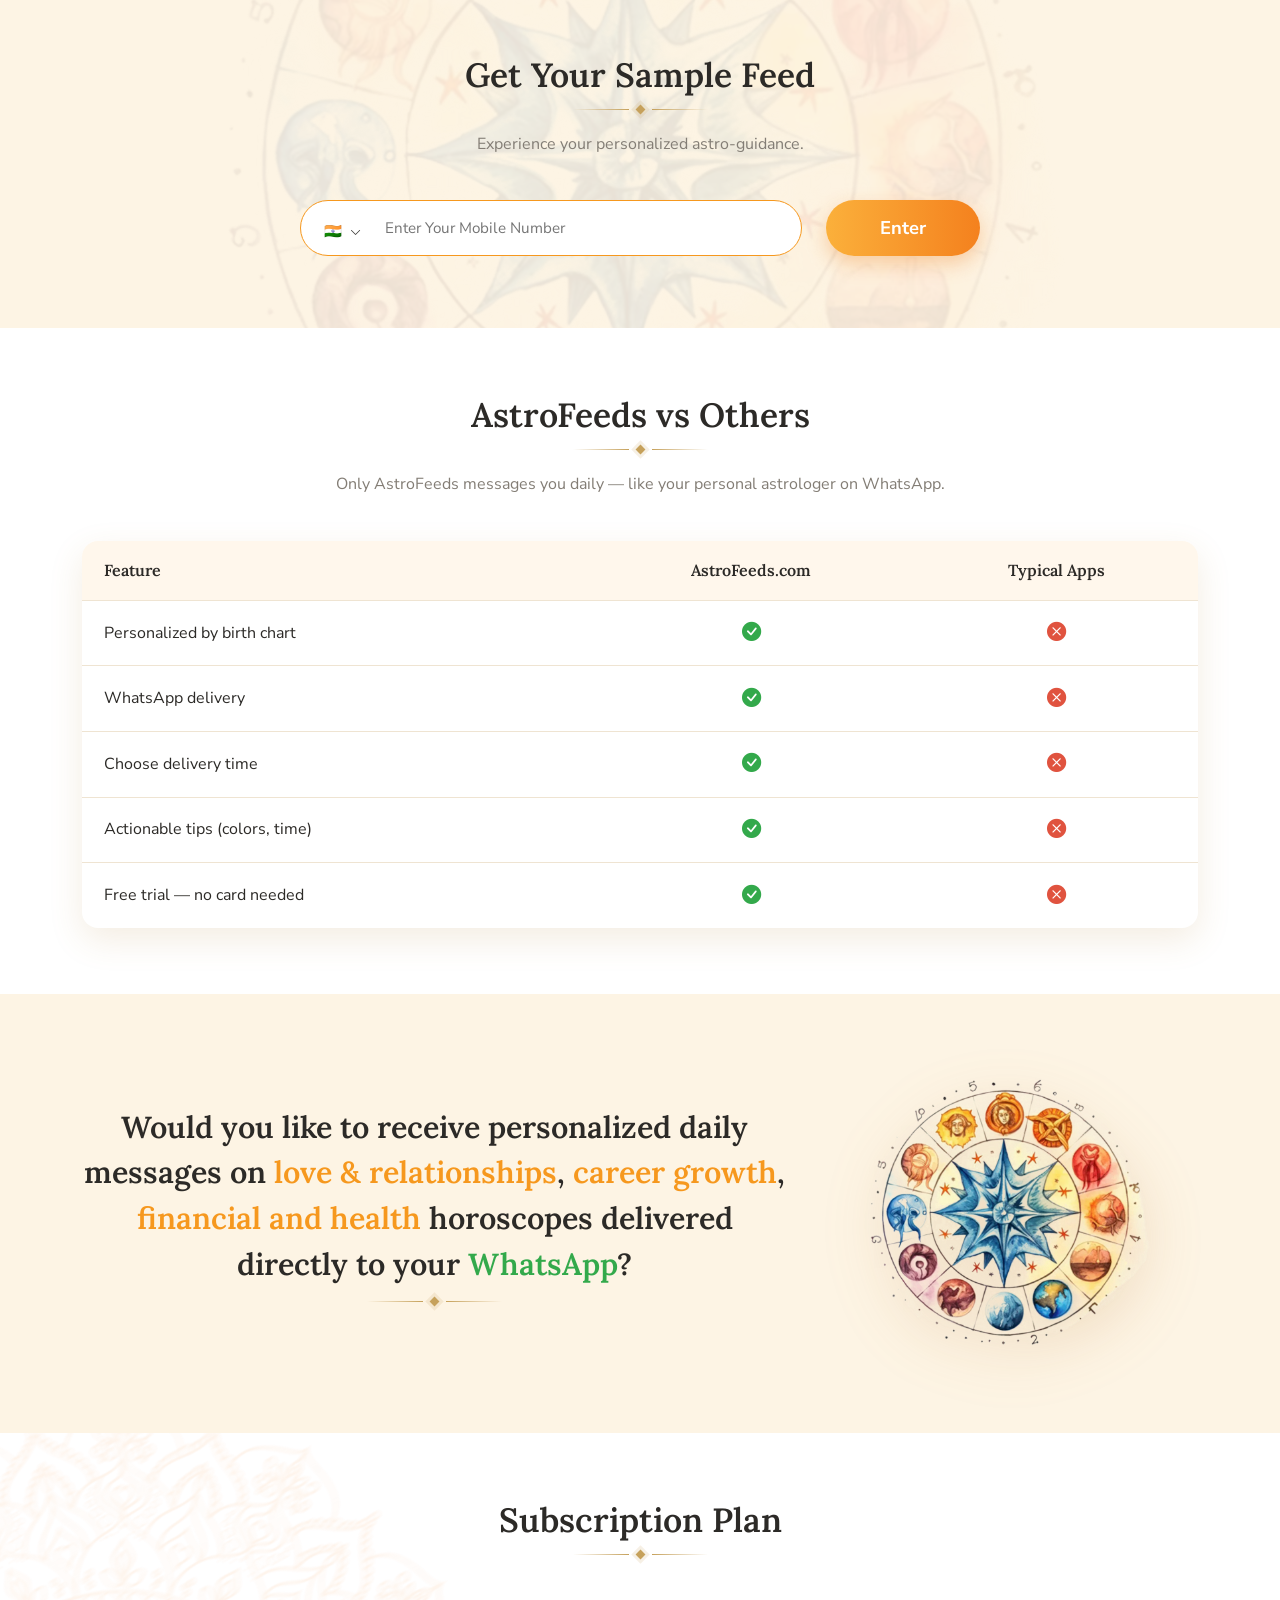
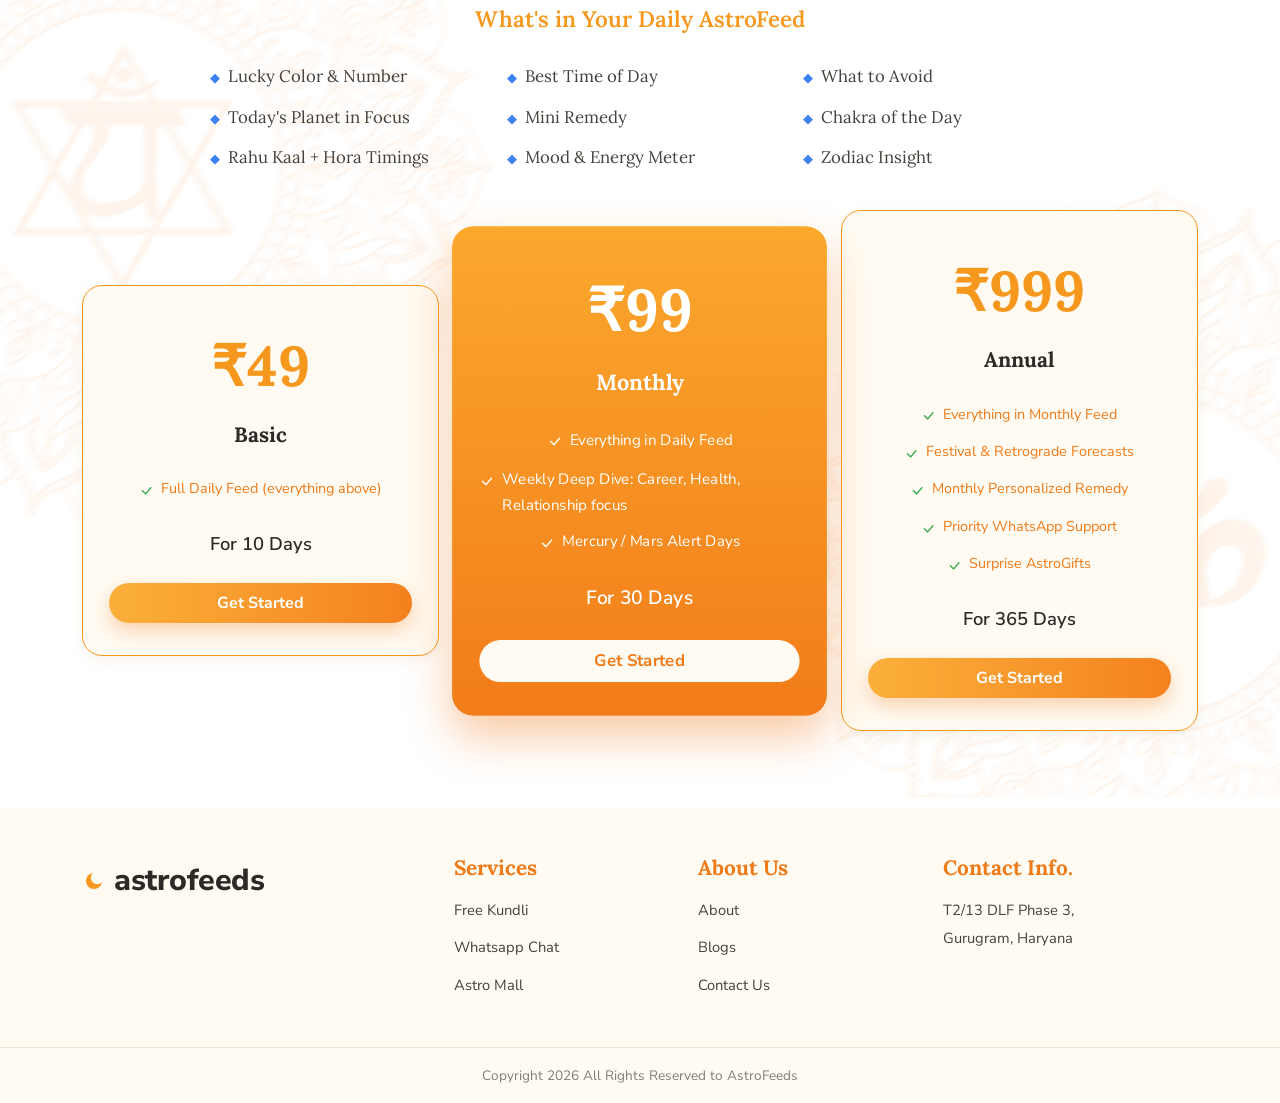
==== commit 0e41fa8b: "feat: implement shared design system and style structure" ====
--- a/index.html
+++ b/index.html
@@ -85,9 +85,9 @@
             <div class="form-grid">
               <div class="field"><label>Name</label><input name="name" type="text" placeholder="Full name"><small
                   class="err"></small></div>
-              <div class="field"><label>Date of Birth</label><input name="dob" type="date" placeholder="DD/MM/YYYY"><small class="err"></small>
-              </div>
-              <div class="field"><label>Time of Birth</label><input name="tob" type="time" placeholder="HH:MM AM/PM"></div>
+              <div class="field"><label>Date of Birth</label><input name="dob" type="text" placeholder="DD/MM/YYYY" onfocus="(this.type='date')" onblur="(this.value==''?this.type='text':this.type='date')"><small class="err"></small>
+              </div>
+              <div class="field"><label>Time of Birth</label><input name="tob" type="text" placeholder="HH:MM AM/PM" onfocus="(this.type='time')" onblur="(this.value==''?this.type='text':this.type='time')"></div>
               <div class="field"><label>Birth Country</label><input name="country" type="text" placeholder="India">
               </div>
               <div class="field"><label>Birth State</label><input name="state" type="text" placeholder="Select state">
@@ -111,7 +111,7 @@
         </div>
 
         <div class="col-lg-6 offset-lg-1">
-          <h2 style="font-size:2.2rem; margin-bottom: 24px;">It All Begins With You</h2>
+          <h2 class="text-center" style="font-size:2.2rem; margin-bottom: 24px;">It All Begins With You</h2>
           <ul class="checklist" style="gap:16px; display:flex; flex-direction:column; margin-bottom:34px;">
             <li><span>✅</span> Enter your Name</li>
             <li><span>📅</span> Select your Date, Time, and Place of Birth</li>
@@ -234,14 +234,14 @@
   <!-- ============ WHATSAPP CTA ============ -->
   <section class="section" style="background:var(--cream-2)">
     <div class="container wa-band">
-      <div>
+      <div class="text-center">
         <h2>Would you like to receive personalized daily messages on
           <span class="highlight">love &amp; relationships</span>,
           <span class="highlight">career growth</span>,
           <span class="highlight">financial and health</span> horoscopes delivered directly to your
           <span class="green">WhatsApp</span>?
         </h2>
-        <div class="divider" style="justify-content:flex-start"><span></span></div>
+        <div class="divider" style="justify-content:center"><span></span></div>
       </div>
       <div class="wa-wheel"><img src="assets/images/wa-wheel.webp" alt="Zodiac wheel"></div>
     </div>
@@ -342,7 +342,7 @@
         </div>
       </div>
     </div>
-    <div class="footer-bottom">copyright 2025 All Rights Reserved to AstroFeeds</div>
+    <div class="footer-bottom">Copyright 2026 All Rights Reserved to AstroFeeds</div>
   </footer>
 
   <script src="https://cdn.jsdelivr.net/npm/bootstrap@5.3.3/dist/js/bootstrap.bundle.min.js"></script>
--- a/css/style.css
+++ b/css/style.css
@@ -127,7 +127,7 @@
    HERO (home)
    ============================================================ */
 .hero{position:relative;overflow:hidden;}
-.hero-inner{display:grid;grid-template-columns:1.2fr 0.8fr;align-items:center;gap:24px;padding:30px 0 34px;}
+.hero-inner{display:grid;grid-template-columns:1.2fr 0.8fr;align-items:center;gap:24px;padding:30px 22px 34px;}
 .hero h1{font-size:2.6rem;line-height:1.2;margin-bottom:14px;font-weight:600;}
 .hero-lead{color:var(--ink-2);max-width:48ch;margin-bottom:24px;}
 .hero-actions{display:flex;gap:14px;flex-wrap:wrap;}
@@ -329,22 +329,40 @@
   .section-head h2{font-size:1.65rem;}
   .form-grid{grid-template-columns:minmax(0, 1fr);}
   .device-frame { padding: 24px 16px; border-width: 6px; }
-  .stats{grid-template-columns:minmax(0, 1fr);gap:24px;}
+  .stats{grid-template-columns:repeat(3, 1fr);gap:10px;}
+  .stat h3{font-size:1.6rem;}
+  .stat p{font-size:.75rem;line-height:1.2;}
   .icon-grid{grid-template-columns:repeat(3,1fr);}
   .zodiac-grid{grid-template-columns:repeat(2,1fr);}
-  .plan-feats{grid-template-columns:minmax(0, 1fr);}
-  .plans{grid-template-columns:minmax(0, 1fr);}
+  .plan-feats{grid-template-columns:minmax(0, 1fr); grid-auto-flow: row; grid-template-rows: auto;}
+  .plans {
+    display: flex;
+    overflow-x: auto;
+    scroll-snap-type: x mandatory;
+    gap: 16px;
+    padding: 10px 0 30px;
+    -webkit-overflow-scrolling: touch;
+    scrollbar-width: none;
+  }
+  .plans::-webkit-scrollbar { display: none; }
+  .plan {
+    flex: 0 0 85%;
+    scroll-snap-align: center;
+  }
   .plan.featured{transform:none;}
   .horo-tabs{grid-template-columns:minmax(0, 1fr);}
-  .footer-grid{grid-template-columns:minmax(0, 1fr);}
+  .footer-grid { grid-template-columns: 1fr 1fr; gap: 24px; }
+  .footer-brand { grid-column: 1 / -1; display: flex; justify-content: center; margin-bottom: 10px; }
+  .footer-col:last-child { grid-column: 1 / -1; }
   .compare{font-size:.82rem;}
   .compare th,.compare td{padding:12px 10px;}
   .hero h1{font-size:1.95rem;}
   .hero h1 br{display:none;}
   .hero-lead br{display:none;}
-  .hero-copy { margin-top: 25px; }
-  .hero-actions { flex-wrap: nowrap; gap: 8px; }
+  .hero-copy { margin-top: 25px; text-align: center; }
+  .hero-actions { flex-wrap: nowrap; gap: 8px; justify-content: center; }
   .hero-btn { padding: 12px 10px; font-size: 0.95rem; flex: 1; text-align: center; white-space: nowrap; }
+  .eyebrow { white-space: nowrap; font-size: 2rem; }
 }
 
 /* ============================================================
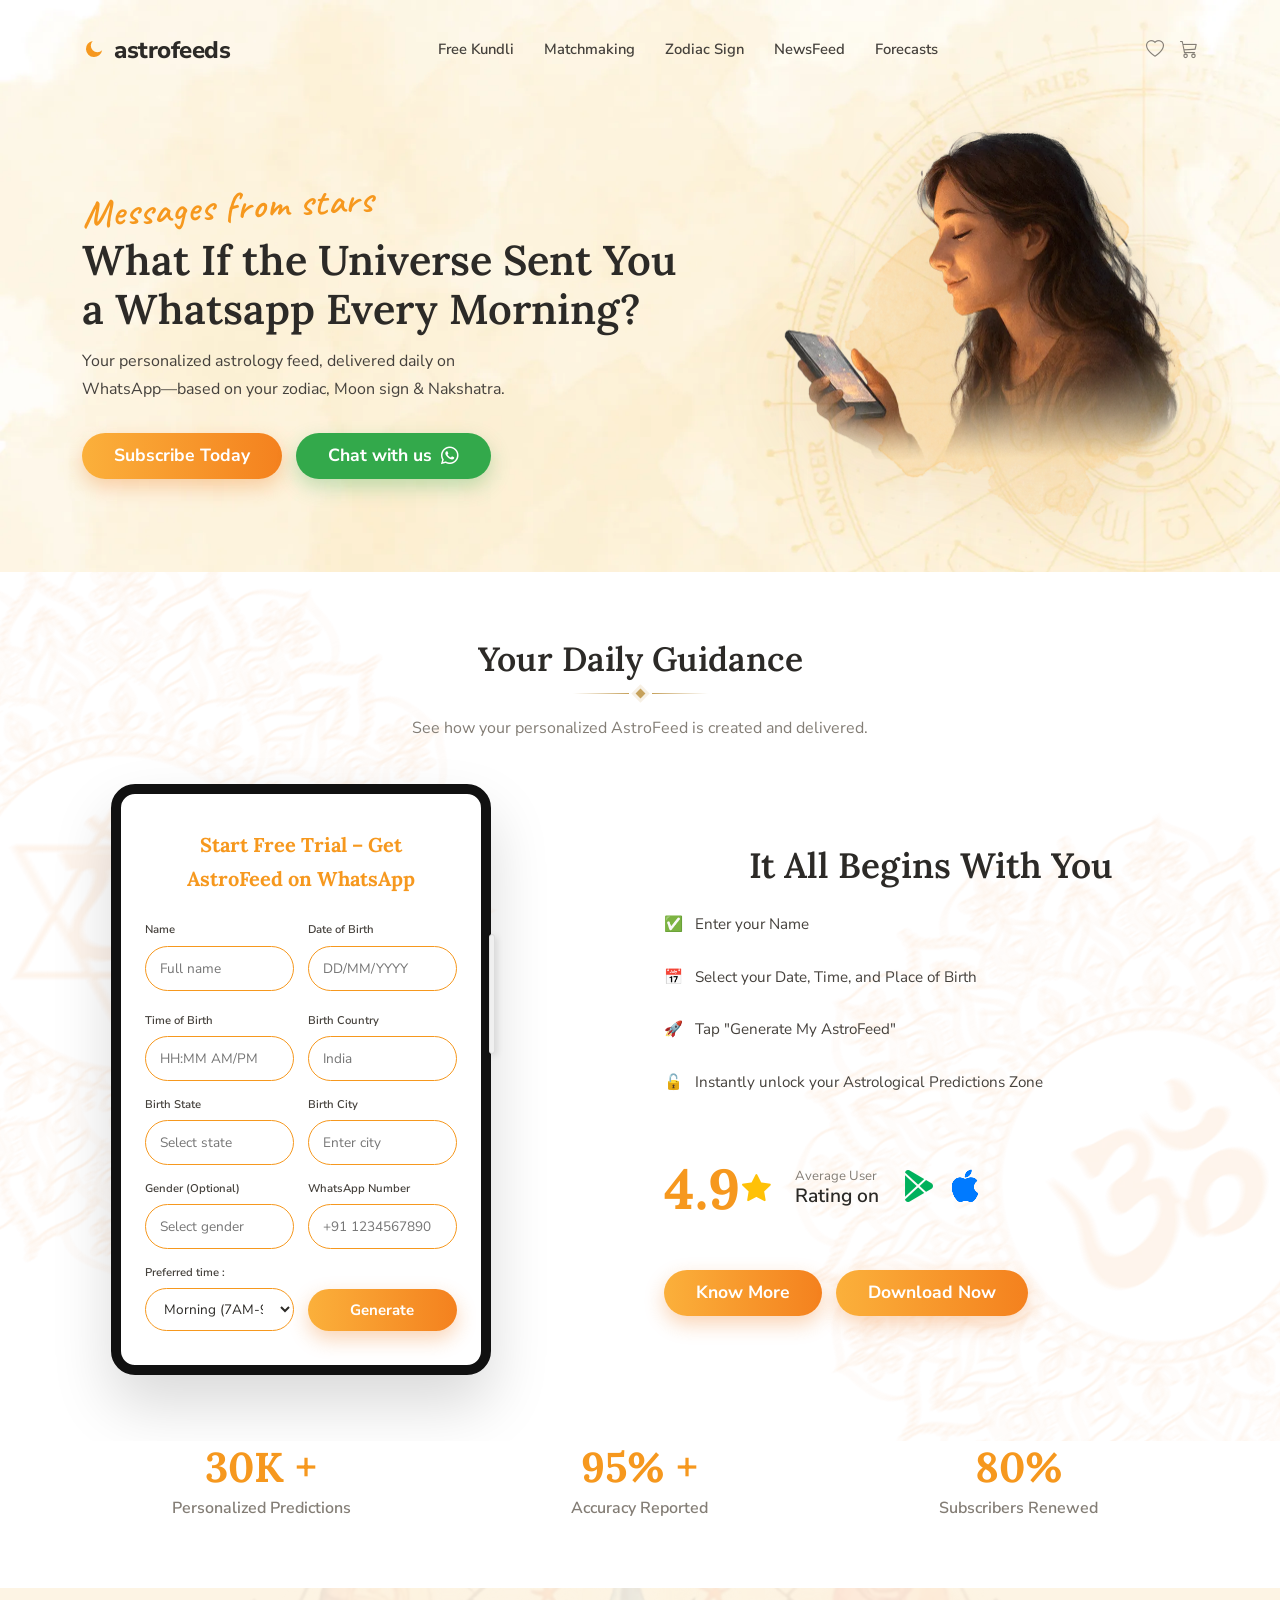
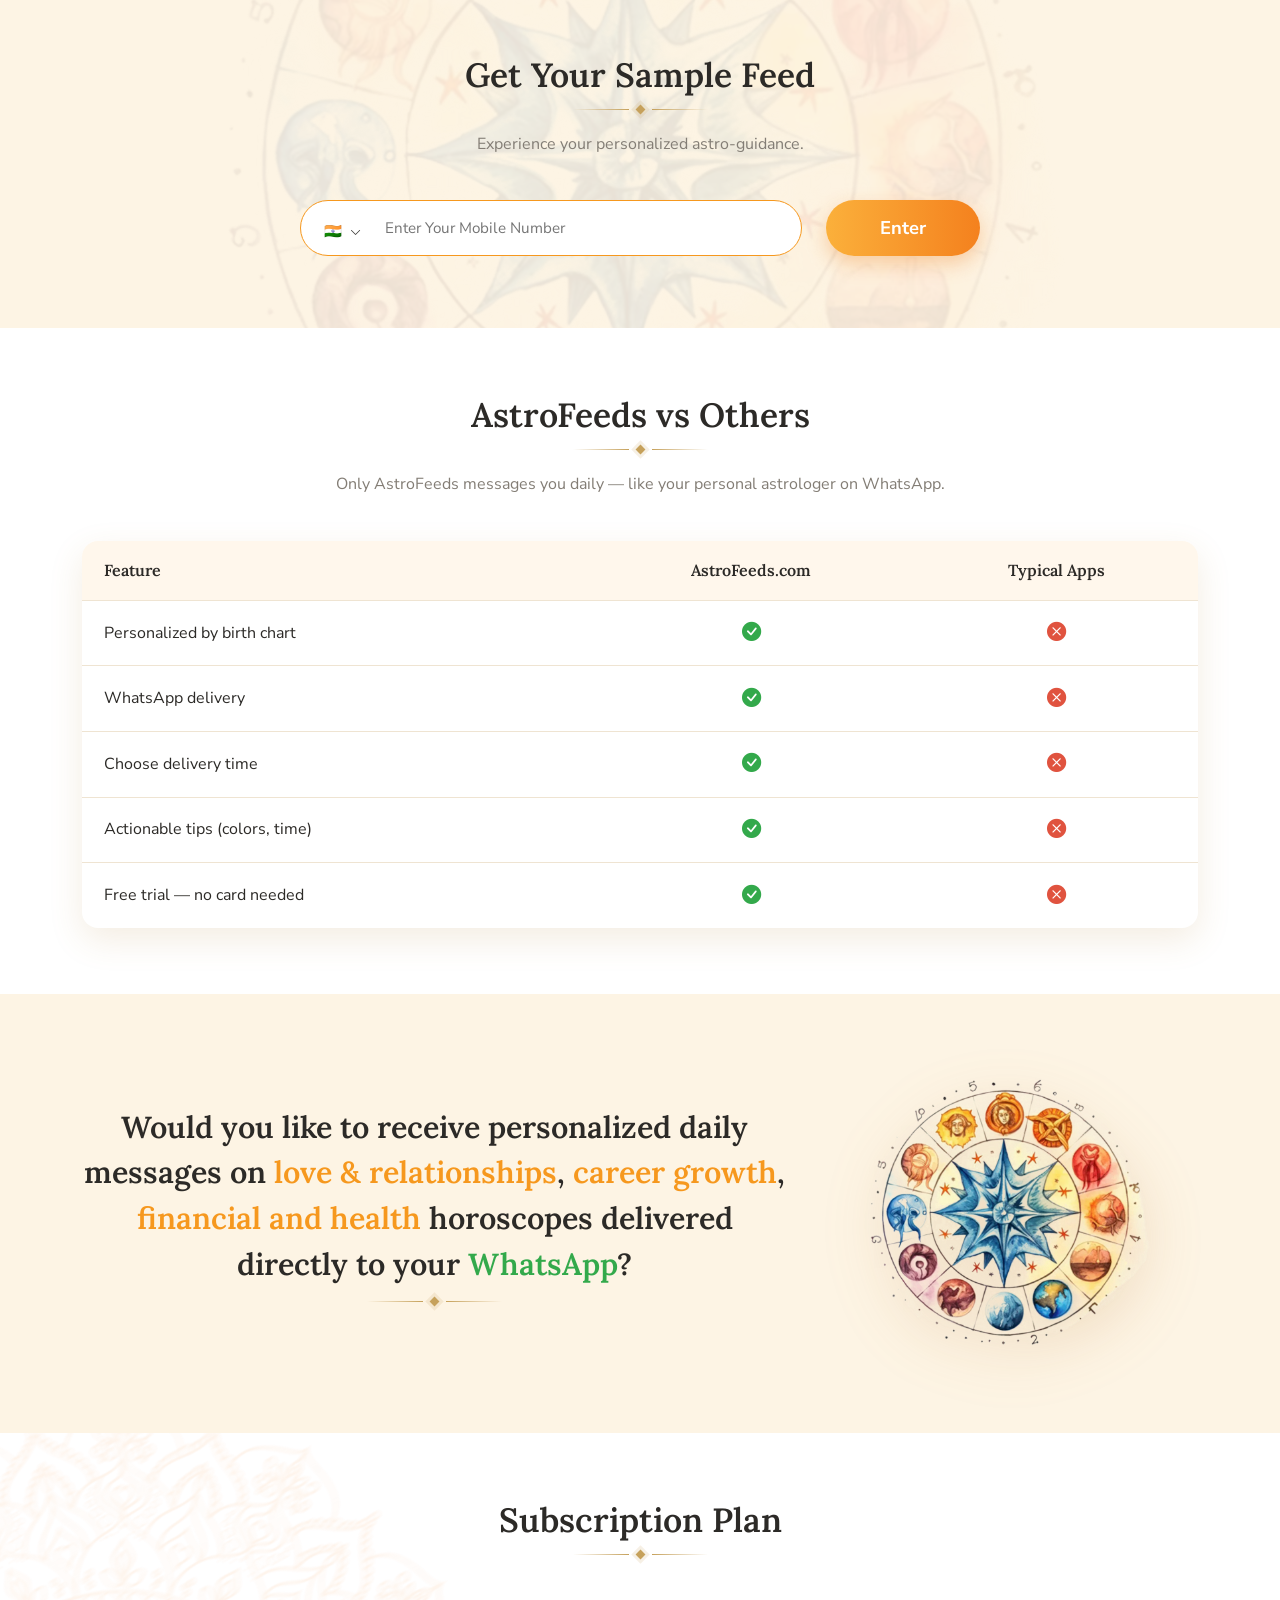
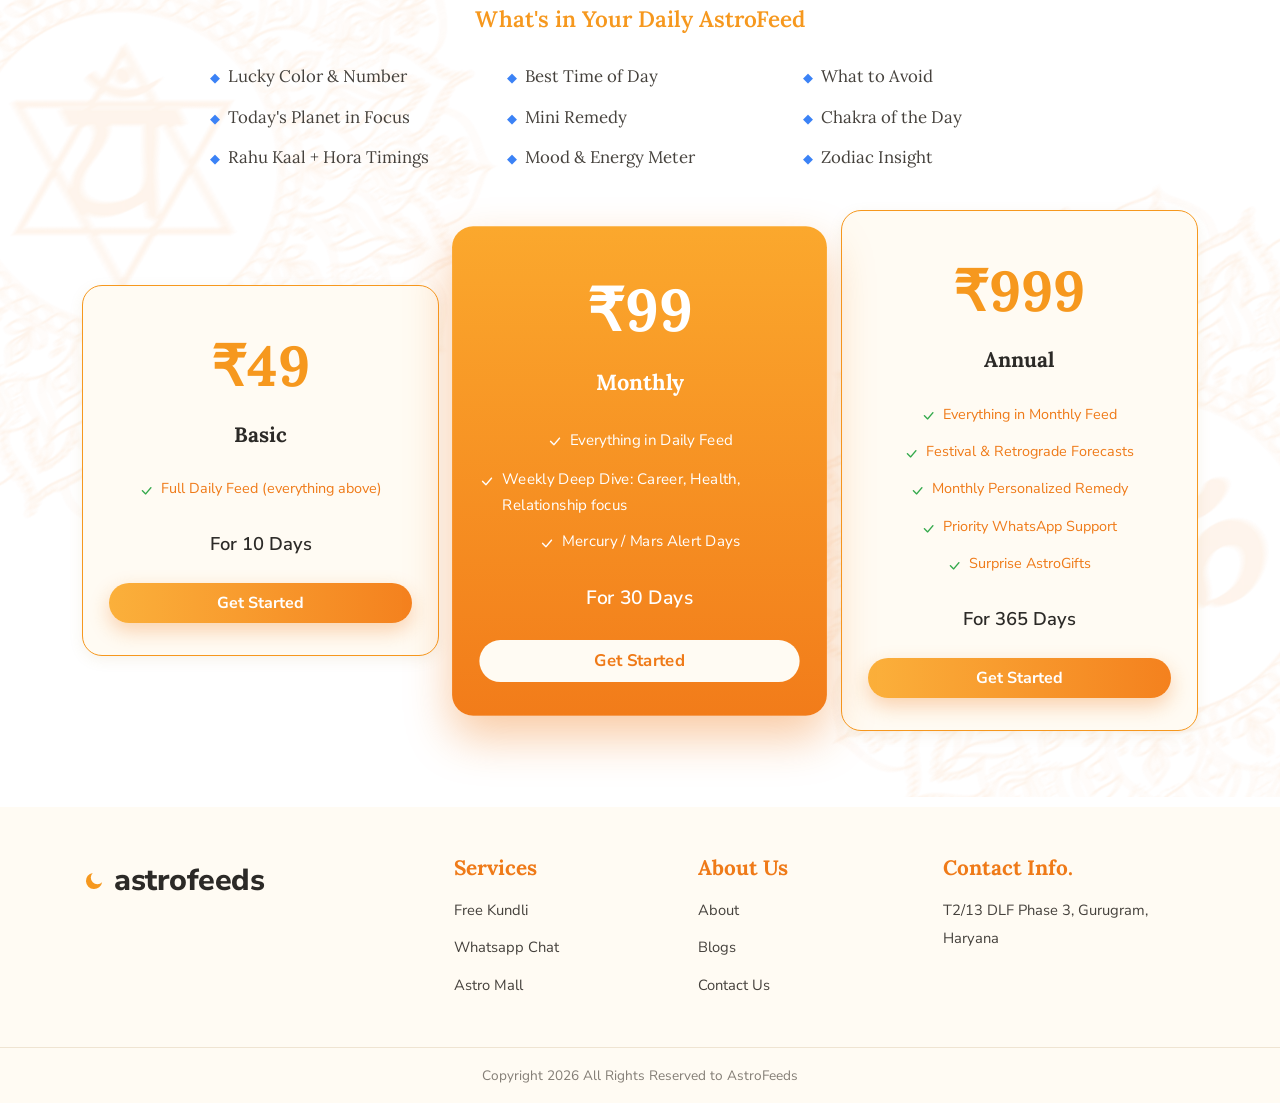
==== commit 23bdbf98: "refactor: implement horoscope logic and interactive features while refining contact formatting and f" ====
--- a/index.html
+++ b/index.html
@@ -96,9 +96,12 @@
               <div class="field"><label>Gender (Optional)</label><input name="gender" type="text" placeholder="Select gender"></div>
               <div class="field"><label>WhatsApp Number</label><input name="wa" type="tel" placeholder="+91 1234567890">
               </div>
-              <div class="field"><label>Preferred Feed Time :</label>
+              <div class="field"><label>Preferred time :</label>
                 <select name="feedTime">
-                  <option>Morning (6-8 AM)</option>
+                  <option>Morning (7AM-9AM)</option>
+                  <option>Afternoon (12PM-2PM)</option>
+                  <option>Evening (5PM-7PM)</option>
+                  <option>Night (9PM-11PM)</option>
                 </select>
               </div>
               <div class="field" style="justify-content:flex-end">
@@ -338,7 +341,7 @@
         </div>
         <div class="footer-col">
           <h5>Contact Info.</h5>
-          <address>T2/13 DLF Phase 3,<br>Gurugram, Haryana</address>
+          <address>T2/13 DLF Phase 3, Gurugram, Haryana</address>
         </div>
       </div>
     </div>
--- a/css/style.css
+++ b/css/style.css
@@ -95,7 +95,7 @@
 /* ============================================================
    HEADER / NAV
    ============================================================ */
-.site-header{position:relative;z-index:100;padding-top: 15px;}
+.site-header{position:sticky;top:0;z-index:100;padding-top: 15px;}
 .nav{display:flex;align-items:center;justify-content:space-between;height:70px;}
 .brand{display:flex;align-items:center;gap:9px;font-family:var(--f-body);font-weight:800;font-size:1.5rem;color:var(--ink);letter-spacing:-.5px;}
 .brand .moon{width:23px;height:23px;display:inline-block;}
@@ -316,15 +316,23 @@
   .footer-grid{grid-template-columns:1fr 1fr;}
 }
 @media (max-width:820px){
+  .site-header { position: fixed; top: 0; left: 0; right: 0; background: rgba(255,255,255,0.95); backdrop-filter: blur(8px); padding-bottom: 10px; border-bottom: 1px solid var(--line); }
+  body { padding-top: 85px; }
+  .nav { position: relative; justify-content: space-between; }
+  .nav .brand { position: absolute; left: 50%; transform: translateX(-50%); z-index: 10; }
   .nav-links{position:absolute;top:70px;left:0;right:0;flex-direction:column;gap:0;background:var(--cream);border-bottom:1px solid var(--line);max-height:0;overflow:hidden;transition:max-height .3s ease;}
   .nav-links.open{max-height:420px;}
   .nav-links li{width:100%;border-bottom:1px solid var(--line);}
   .nav-links a{display:block;padding:14px 22px;}
   .nav-links a.active::after{display:none;}
-  .nav-toggle{display:block;}
-  .nav-icons{margin-left:auto;margin-right:8px;}
+  .nav-toggle{display:block; order: -1; margin-right: auto;}
+  .nav-icons{margin-left:0; margin-right:8px;}
 }
 @media (max-width:680px){
+  .container { padding: 0 16px; }
+  .nav .brand { font-size: 1.25rem; gap: 6px; }
+  .nav .brand .moon { width: 19px; height: 19px; }
+  .nav-icons { gap: 12px; }
   .section{padding:44px 0;}
   .section-head h2{font-size:1.65rem;}
   .form-grid{grid-template-columns:minmax(0, 1fr);}
@@ -360,6 +368,8 @@
   .hero h1 br{display:none;}
   .hero-lead br{display:none;}
   .hero-copy { margin-top: 25px; text-align: center; }
+  .hero-art { display: flex; justify-content: center; width: 100%; }
+  .hero-art img { margin: 22px 0 0 0; }
   .hero-actions { flex-wrap: nowrap; gap: 8px; justify-content: center; }
   .hero-btn { padding: 12px 10px; font-size: 0.95rem; flex: 1; text-align: center; white-space: nowrap; }
   .eyebrow { white-space: nowrap; font-size: 2rem; }
